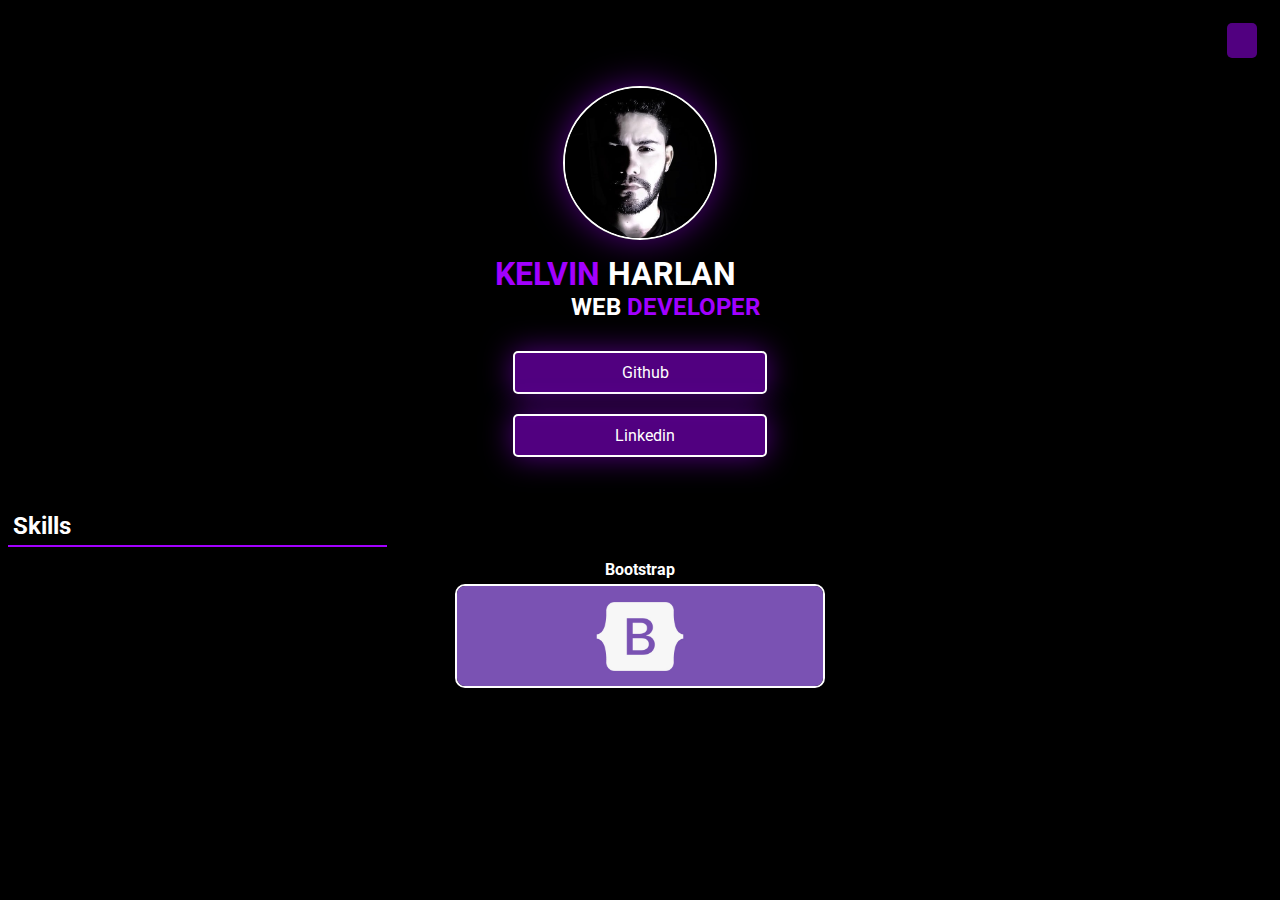
==== index.html @ 0b69d269 "Refazendo" ====
<!DOCTYPE html>
<html lang="pt-BR">

<head>
    <meta charset="UTF-8">
    <meta http-equiv="X-UA-Compatible" content="IE=edge">
    <meta name="viewport" content="width=device-width, initial-scale=1.0">
    <!---My fonts-->
    <link rel="preconnect" href="https://fonts.googleapis.com">
    <!--- Fontawesome--->
    <link rel="stylesheet" href="https://cdnjs.cloudflare.com/ajax/libs/font-awesome/6.4.0/css/all.min.css"
        integrity="sha512-iecdLmaskl7CVkqkXNQ/ZH/XLlvWZOJyj7Yy7tcenmpD1ypASozpmT/E0iPtmFIB46ZmdtAc9eNBvH0H/ZpiBw=="
        crossorigin="anonymous" referrerpolicy="no-referrer" />
    <link rel="preconnect" href="https://fonts.gstatic.com" crossorigin>
    <link href="https://fonts.googleapis.com/css2?family=Roboto:wght@100;300;500;700&display=swap" rel="stylesheet">
    <link rel="stylesheet" href="./style.css">

    <title>Portifólio Kelvin Harlan</title>
</head>

<body>
    <header class="header">
        <nav class="navbar">
            <ul>
                <div class="menu-option">
                    <a onclick="menuOption()"><i class="fa-solid fa-bars"></i></a>
                </div>
                <div class="itens">
                    <li>
                        <a href="#">Início</a>
                    </li>
                    <li>
                        <a href="#">Sobre</a>
                    </li>
                    <li>
                        <a href="#">Contato</a>
                    </li>
                    <li>
                        <a href="#">Projetos</a>
                    </li>
                </div>

            </ul>
        </nav>
    </header>
    <main>
        <section class="container-profile">
            <div class="container">
                <div class="profile">
                    <div class="image-border">
                        <img class="image-profile" src="./imagens/kelvin.jpg" alt="">
                    </div>
                    <h1 class="name"><span class="color">Kelvin</span> Harlan</h1>
                    <h2 class="function-name">Web <span class="color">Developer</span></h2>
                    <ul class="profile-contact">
                        <li>
                            <a href="#"><i class="fa-brands fa-github"></i> Github</a>
                        </li>
                        <li>
                            <a href="#"><i class="fa-brands fa-linkedin-in"></i> Linkedin</a>
                        </li>

                    </ul>
                </div>
            </div>
        </section>

        <section class="skills">
            <h3 class="skills-title">Skills</h3>
            <span class="line"></span>
            <h2 class="skill-title">Bootstrap</h2>
            <div class="skill-box">
                <div class="skill-card skill-01">
                    <a onclick="left()" class="btn-left"><i class="fa-solid fa-caret-left"></i></a>
                   <div class="img-box">
                        <img src="./imagens/01.jpg" alt="SkillsLogos">
                   </div>
                    <a onclick="right()" class="btn-right"><i class="fa-solid fa-caret-right"></i></a>
                </div>
            </div>




        </section>

    </main>





    <!--My script js-->
    <script src="./script.js"></script>
</body>

</html>
---- style.css ----
body {
    background-color: #000;
    font-family: 'Roboto', sans-serif;
    color: #fff;


}

.color {
    color: #a200ff;

}

/*Navbar*/
.menu-option {
    display: block;
    align-self: flex-end;
    margin: 15px;
    border-radius: 5px;
}

.menu-option a {
    color: #fff;
    padding: 8px 15px;
    border-radius: 5px;
    background-color: #a200ff80;
    cursor: pointer;

}

.navbar {
    background-color: rgb(0, 0, 0);
    border-radius: 5px;

}

@keyframes animation {
    0% {
        opacity: 0;
    }

    100% {
        opacity: 1;
    }
}

.navbar .itens {
    opacity: 1;
    display: none;
    animation-name: animation;
    animation-duration: 1s;


}

.navbar ul {
    display: flex;
    flex-direction: column;
    padding: 0;


}

.navbar ul li {
    list-style: none;
    padding: 5px;

}

.navbar ul li a {
    display: block;
    text-decoration: none;
    color: #fff;
    background: #a200ff80;
    padding: 10px;
    border-radius: 5px;

}

.navbar ul li a:hover {
    background-color: #7d00c580;
}

/*profile*/
.profile {
    display: flex;
    justify-content: center;
    align-items: center;
    flex-direction: column;
    padding: 5px;

}

.profile .image-profile {
    width: 150px;
}

@keyframes animation-name {
    to {
        margin: 15px 0 0 -50px;
    }

    from {
        margin: 15px 0 0 -101vw;
    }
}

@keyframes animation-function-name {
    to {
        margin-right: -50px;
    }

    from {
        margin: 101vw;
    }
}

.name {
    margin: 15px 0 0 -50px;
    text-transform: uppercase;
    width: 100%;
    text-align: center;
    animation-name: animation-name;
    animation-duration: .5s;


}

.function-name {
    margin: 0;
    text-transform: uppercase;
    text-align: center;
    margin-right: -50px;
    animation-name: animation-function-name;
    animation-duration: .5s;
}

@keyframes animation-image {
    0% {
        box-shadow: 0px 0px 35px #a200ff80;
    }

    100% {
        box-shadow: 0px 0px 35px #a200ff;
    }
}

.image-border {
    border: 2px solid #fff;
    box-shadow: 0px 0px 35px #a200ff80;
    width: 150px;
    height: 150px;
    border-radius: 50%;
    overflow: hidden;
    animation-name: animation-image;
    animation-duration: 2s;
}

.efect {
    background-color: #a200ff80;
    height: 40px;
    width: 100%;
}

/*Section-01*/
/*Profile contact*/

.profile .profile-contact {
    margin-top: 20px;
    width: 200px;
    padding: 0;
    display: flex;
    flex-direction: column;
    align-items: center;
}

.profile .profile-contact li {
    padding: 10px;
    color: #fff;
    list-style: none;

}

.profile .profile-contact li a {
    display: block;
    text-align: center;
    width: 150px;
    background-color: #a200ff80;
    color: #fff;
    padding: 10px 50px;
    text-decoration: none;
    border-radius: 5px;
    border: 2px solid #fff;
    box-shadow: 0px 0px 30px #a200ff80;

}

@keyframes animation-contact {
    0% {
        rotate: 2deg;
    }

    25% {
        rotate: -2deg;
    }

    50% {
        rotate: 0deg;
    }

    75% {
        rotate: 2deg;
    }

    100% {
        rotate: -2deg;
    }

    125% {
        rotate: 0;
    }
}

.profile .profile-contact li a:hover {
    background-color: #fff;
    color: #000;
    transition: 0.5s;
    animation-name: animation-contact;
    animation-duration: 0.3s;
}


.profile .profile-contact li i {
    margin: 0 5px;
}


/*Section-02*/
/*Skills*/

.skills-title {
    font-size: 1.5em;
    margin-bottom: 5px;
    margin-left: 5px;
    text-transform: capitalize;
}
.skill-title{
    margin-bottom: 5px;
    font-size: 1em;
    text-align: center;
}

.line {
    height: 2px;
    width: 30%;
    display: block;
    background-color: #a200ff;
    margin: 0 0 10px 0;
}

.skill-box {
    display: flex;
    justify-content: center;
}

.skill-card {
    width: 100vw;
    max-width: 425px;
    border-radius: 5px;
    display: flex;
}

.skill-card a {
    display: flex;
    justify-content: center;
    align-items: center;
    text-align: center;
    background-color: transparent;
    color: #fff;
    width: 30px;
}

.skill-card a:hover {
    color: #a200ff;
}

.skill-card .img-box {
    height: 100px;
    border-radius: 10px;
    overflow: hidden;
    display: flex;
    justify-content: center;
    align-items: center;
    border: 2px solid #fff;


}

.skill-card .img-box img {
    width: 100vw;
    max-width: 400px;
    border-radius: 10px;
    height: auto;
}
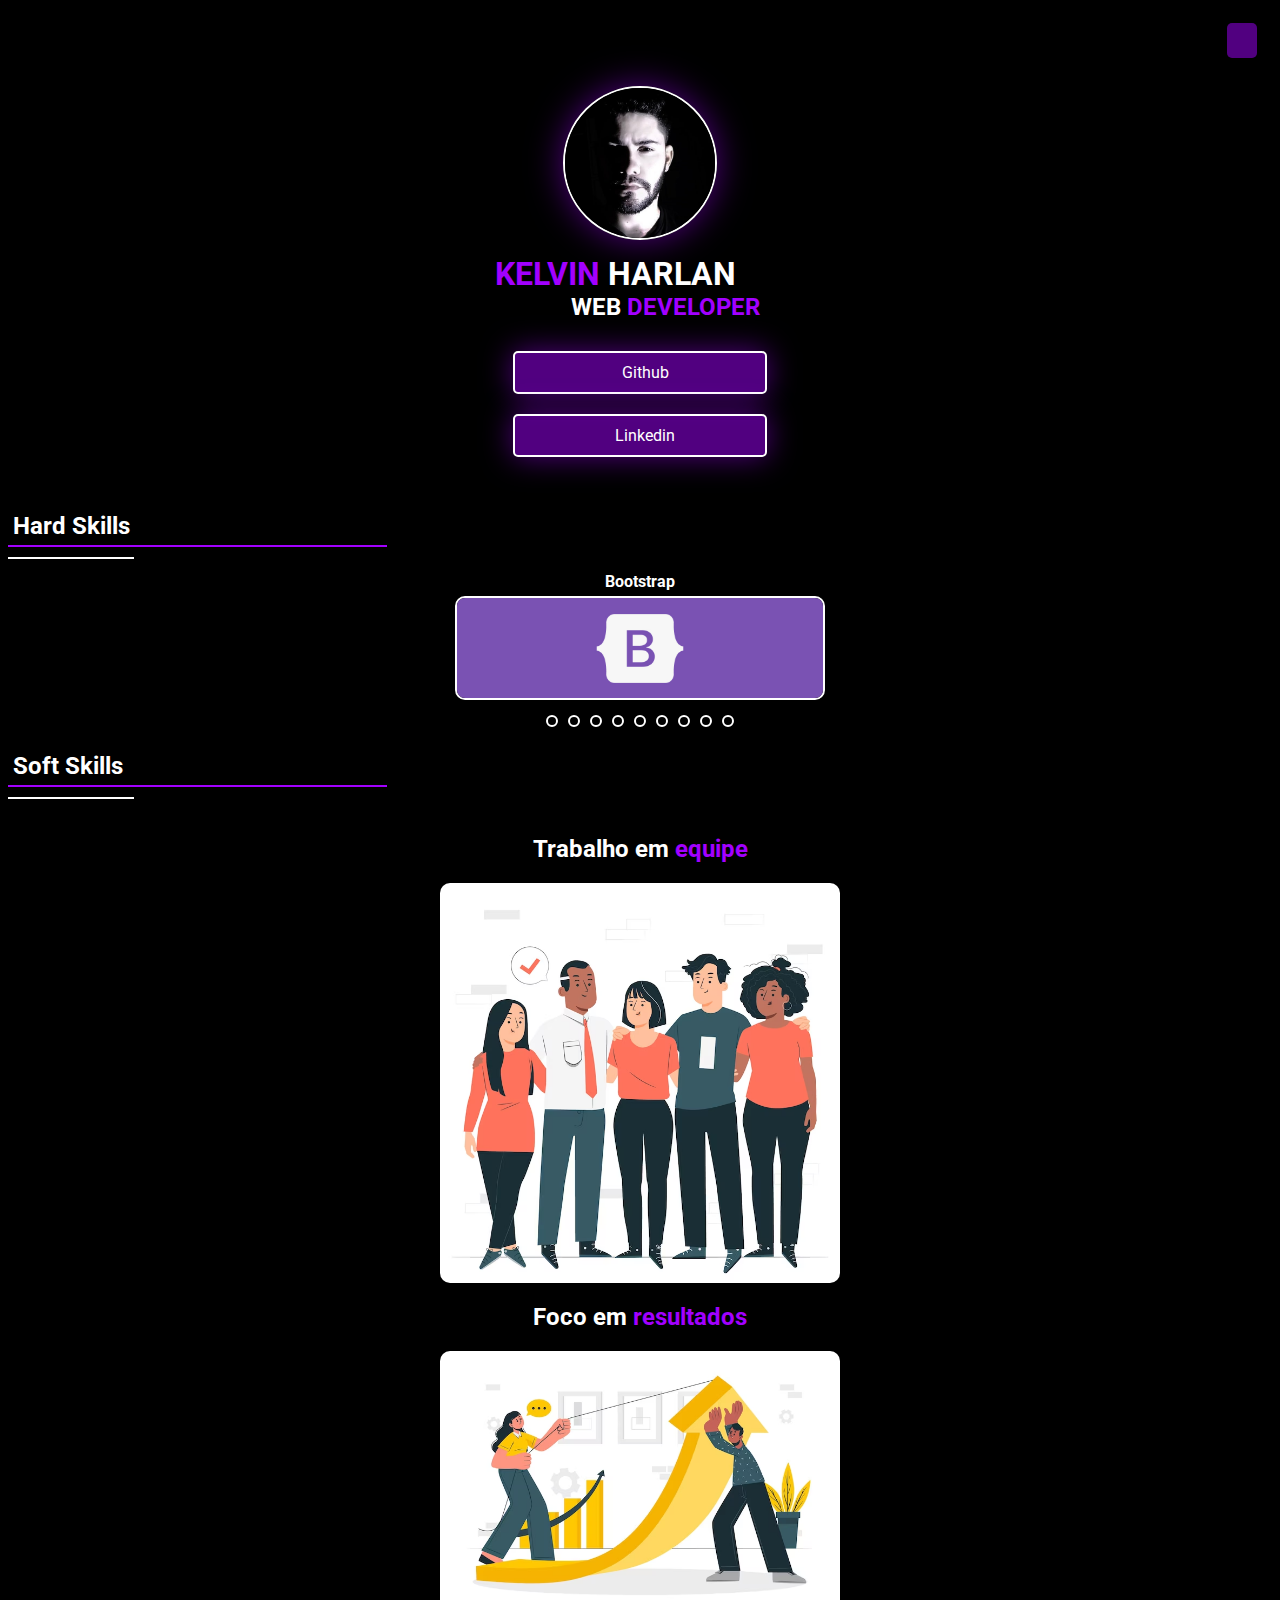
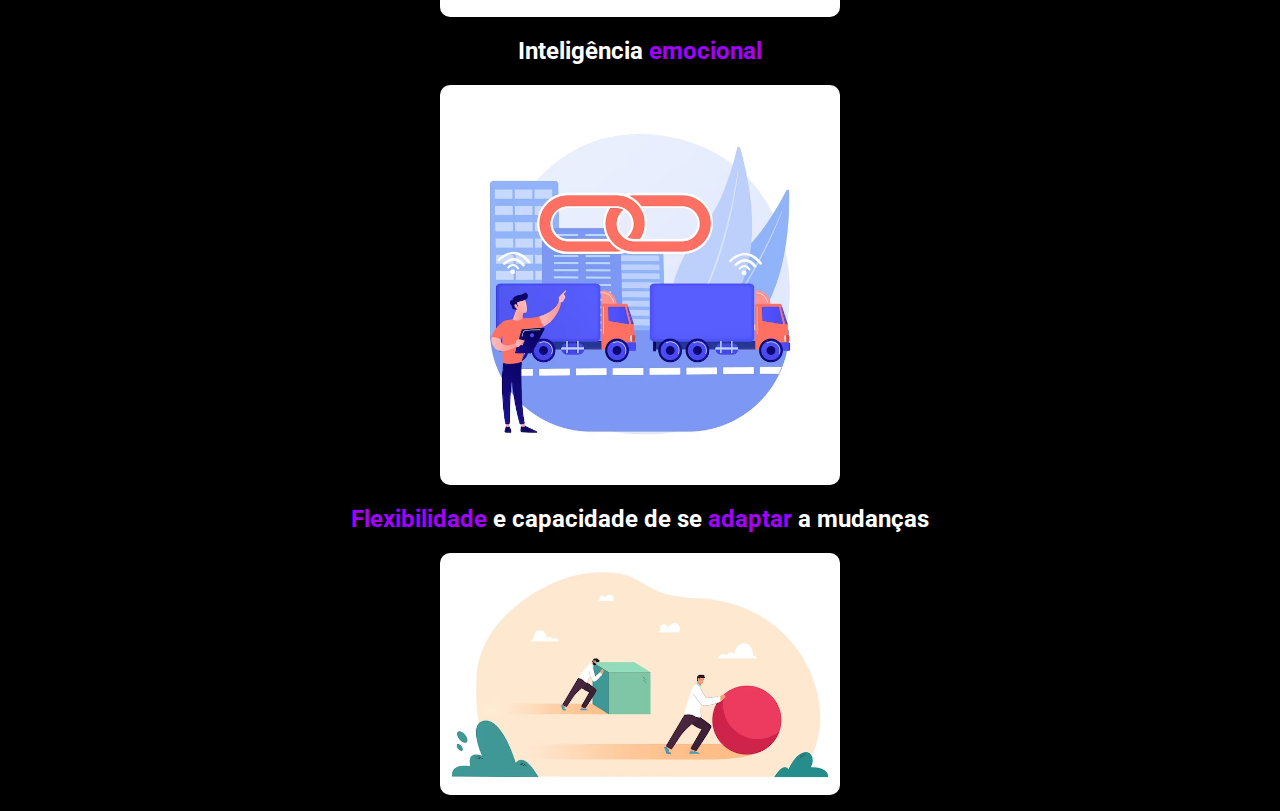
==== commit b1426a20: "adicioando cards de hard skills" ====
--- a/index.html
+++ b/index.html
@@ -66,23 +66,67 @@
         </section>
 
         <section class="skills">
-            <h3 class="skills-title">Skills</h3>
+            <h3 class="skills-title">Hard Skills</h3>
             <span class="line"></span>
+            <span class="line-02"></span>
             <h2 class="skill-title">Bootstrap</h2>
             <div class="skill-box">
                 <div class="skill-card skill-01">
                     <a onclick="left()" class="btn-left"><i class="fa-solid fa-caret-left"></i></a>
-                   <div class="img-box">
+                    <div class="img-box">
                         <img src="./imagens/01.jpg" alt="SkillsLogos">
-                   </div>
+                    </div>
                     <a onclick="right()" class="btn-right"><i class="fa-solid fa-caret-right"></i></a>
                 </div>
             </div>
+            <div class="selectedContainer">
+                <div class="selected selected-1"></div>
+                <div class="selected selected-2"></div>
+                <div class="selected selected-3"></div>
+                <div class="selected selected-4"></div>
+                <div class="selected selected-5"></div>
+                <div class="selected selected-6"></div>
+                <div class="selected selected-7"></div>
+                <div class="selected selected-8"></div>
+                <div class="selected selected-9"></div>
+            </div>
+        </section>
 
 
-
-
+        <section class="soft-skills">
+            <h2 class="skills-title">Soft Skills</h2>
+            <span class="line"></span>
+            <span class="line-02"></span>
+            <div class="soft-skills-cards">
+                <ul>
+                    <li>
+                        <div class="card">
+                            <h2>Trabalho em <span class="color">equipe</span></h2>
+                            <img src="./imagens/hardSkill-imagens/Equipe" alt="trabalho em equipe">
+                        </div>
+                    </li>
+                    <li>
+                        <div class="card">
+                            <h2>Foco em <span class="color">resultados</span> </h2>
+                            <img src="./imagens/hardSkill-imagens/resultados.avif" alt="Foco em resultados">
+                        </div>
+                    </li>
+                    <li>
+                        <div class="card">
+                            <h2>Inteligência <span class="color">emocional</span> </h2>
+                            <img src="./imagens/hardSkill-imagens/autonomia.avif" alt="Inteligência emocional">
+                        </div>
+                    </li>
+                    <li>
+                        <div class="card">
+                            <h2><span class="color">Flexibilidade</span> e capacidade de se <span class="color">adaptar</span> a mudanças</h2>
+                            <img src="./imagens/hardSkill-imagens/flexibilidade.avif" alt="Flexibilidade">
+                        </div>
+                    </li>
+                </ul>
+            </div>
         </section>
+        
 
     </main>
 
--- a/style.css
+++ b/style.css
@@ -244,10 +244,35 @@
     margin-left: 5px;
     text-transform: capitalize;
 }
-.skill-title{
+
+.skill-title {
     margin-bottom: 5px;
     font-size: 1em;
     text-align: center;
+}
+@keyframes animationLine{
+   0%{
+    width:0;
+   }
+   50%{
+    width: 15%;
+   }
+   100%{
+    width: 30%;
+   }
+    
+}
+
+@keyframes animationLine02{
+    0%{
+        width: 0;
+    }
+    50%{
+        width: 5%;
+    }
+    100%{
+        width: 10%;
+    }
 }
 
 .line {
@@ -256,6 +281,16 @@
     display: block;
     background-color: #a200ff;
     margin: 0 0 10px 0;
+    animation: animationLine 4s linear;
+    
+}
+.line-02{
+    height: 2px;
+    width: 10%;
+    display: block;
+    background-color: #ffffff;
+    margin: 0 0 10px 0;
+    animation: animationLine02 4s linear ;
 }
 
 .skill-box {
@@ -303,3 +338,44 @@
     height: auto;
 }
 
+.selectedContainer {
+    display: flex;
+    justify-content: center;
+    align-items: center;
+    margin: 10px;
+}
+
+.selectedContainer .selected {
+    margin: 5px;
+    background-color: transparent;
+    border: 2px solid #fff;
+    border-radius: 50%;
+    width: 8px;
+    height: 8px;
+
+}
+
+/*Section-03*/
+/* Hard Skills*/
+
+.soft-skills-cards ul{
+    padding: 0;
+}
+
+.card{
+  display: flex;
+  justify-content: center;
+  align-items: center;
+  flex-direction: column;
+}
+
+.card h2{
+    text-align: center;
+}
+.card img{
+    width: 90vw;
+    max-width: 400px;
+    height: auto;
+    border-radius: 10px;
+
+}
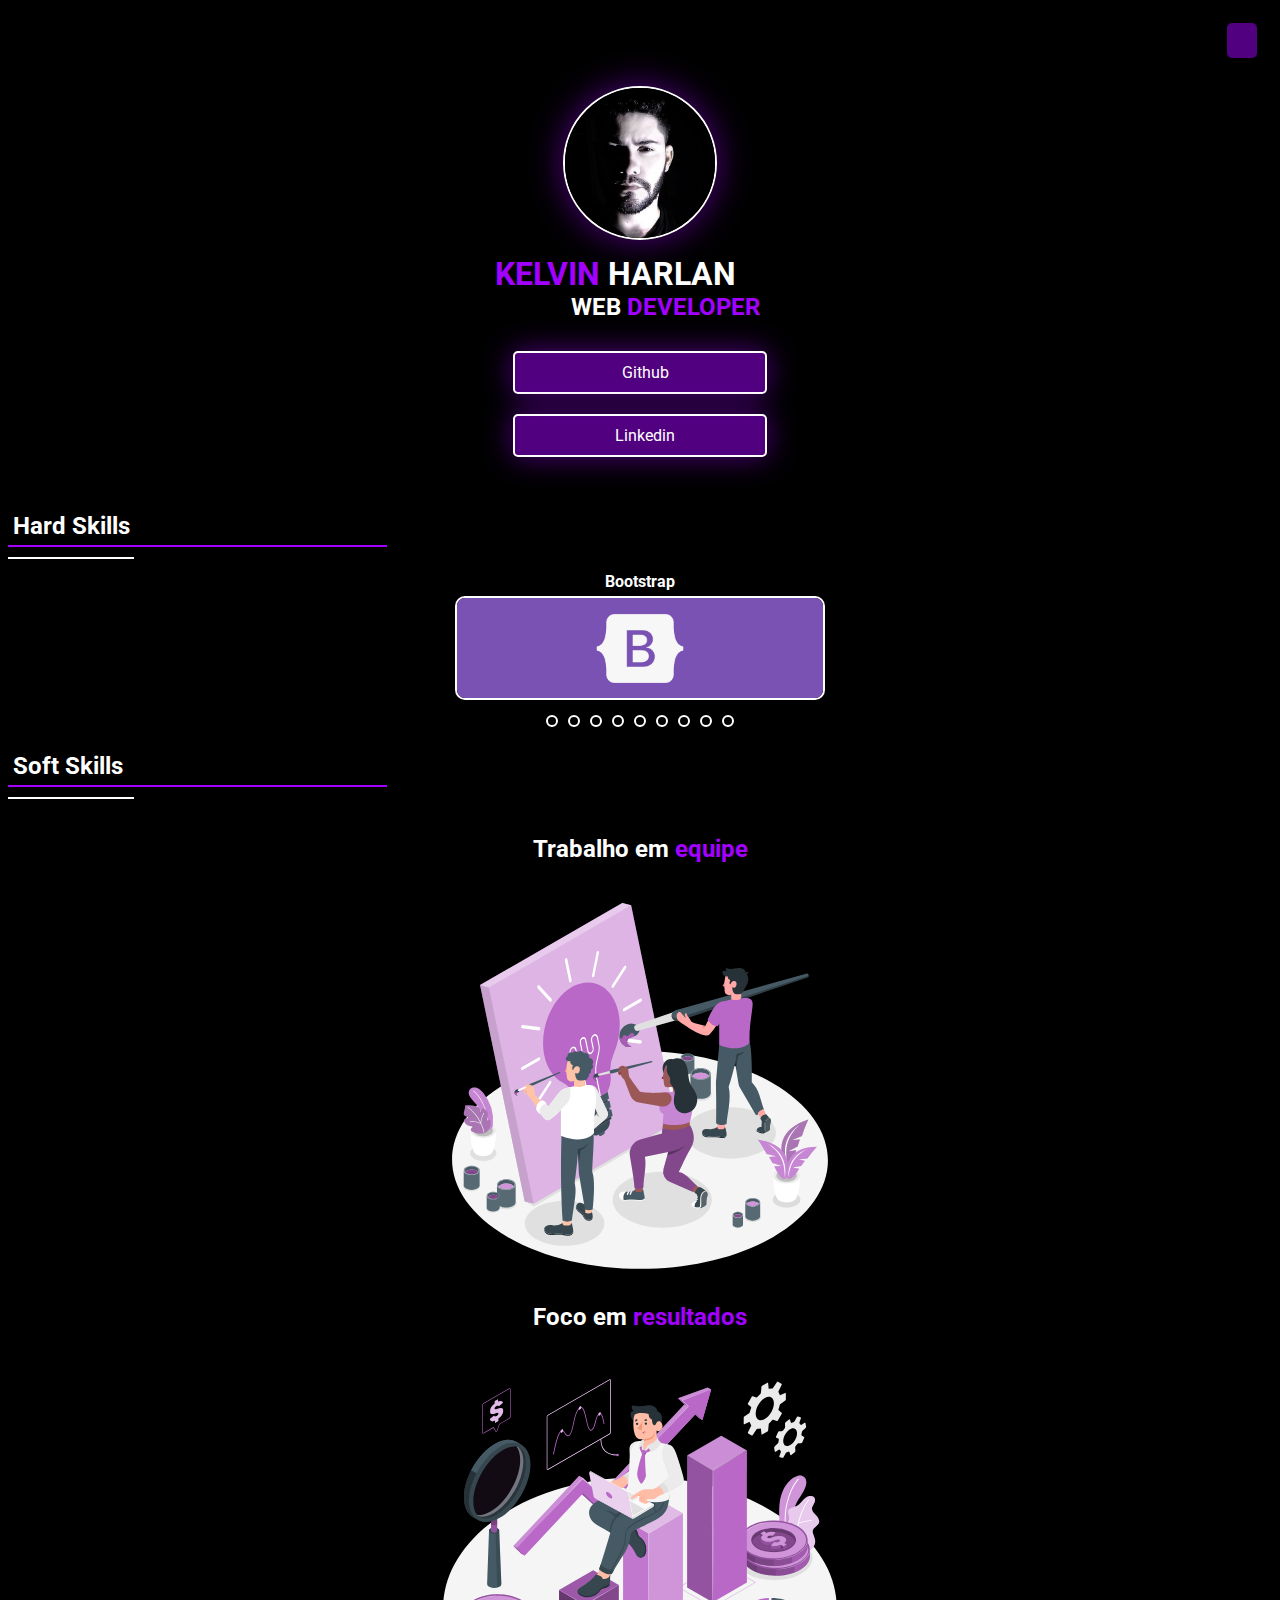
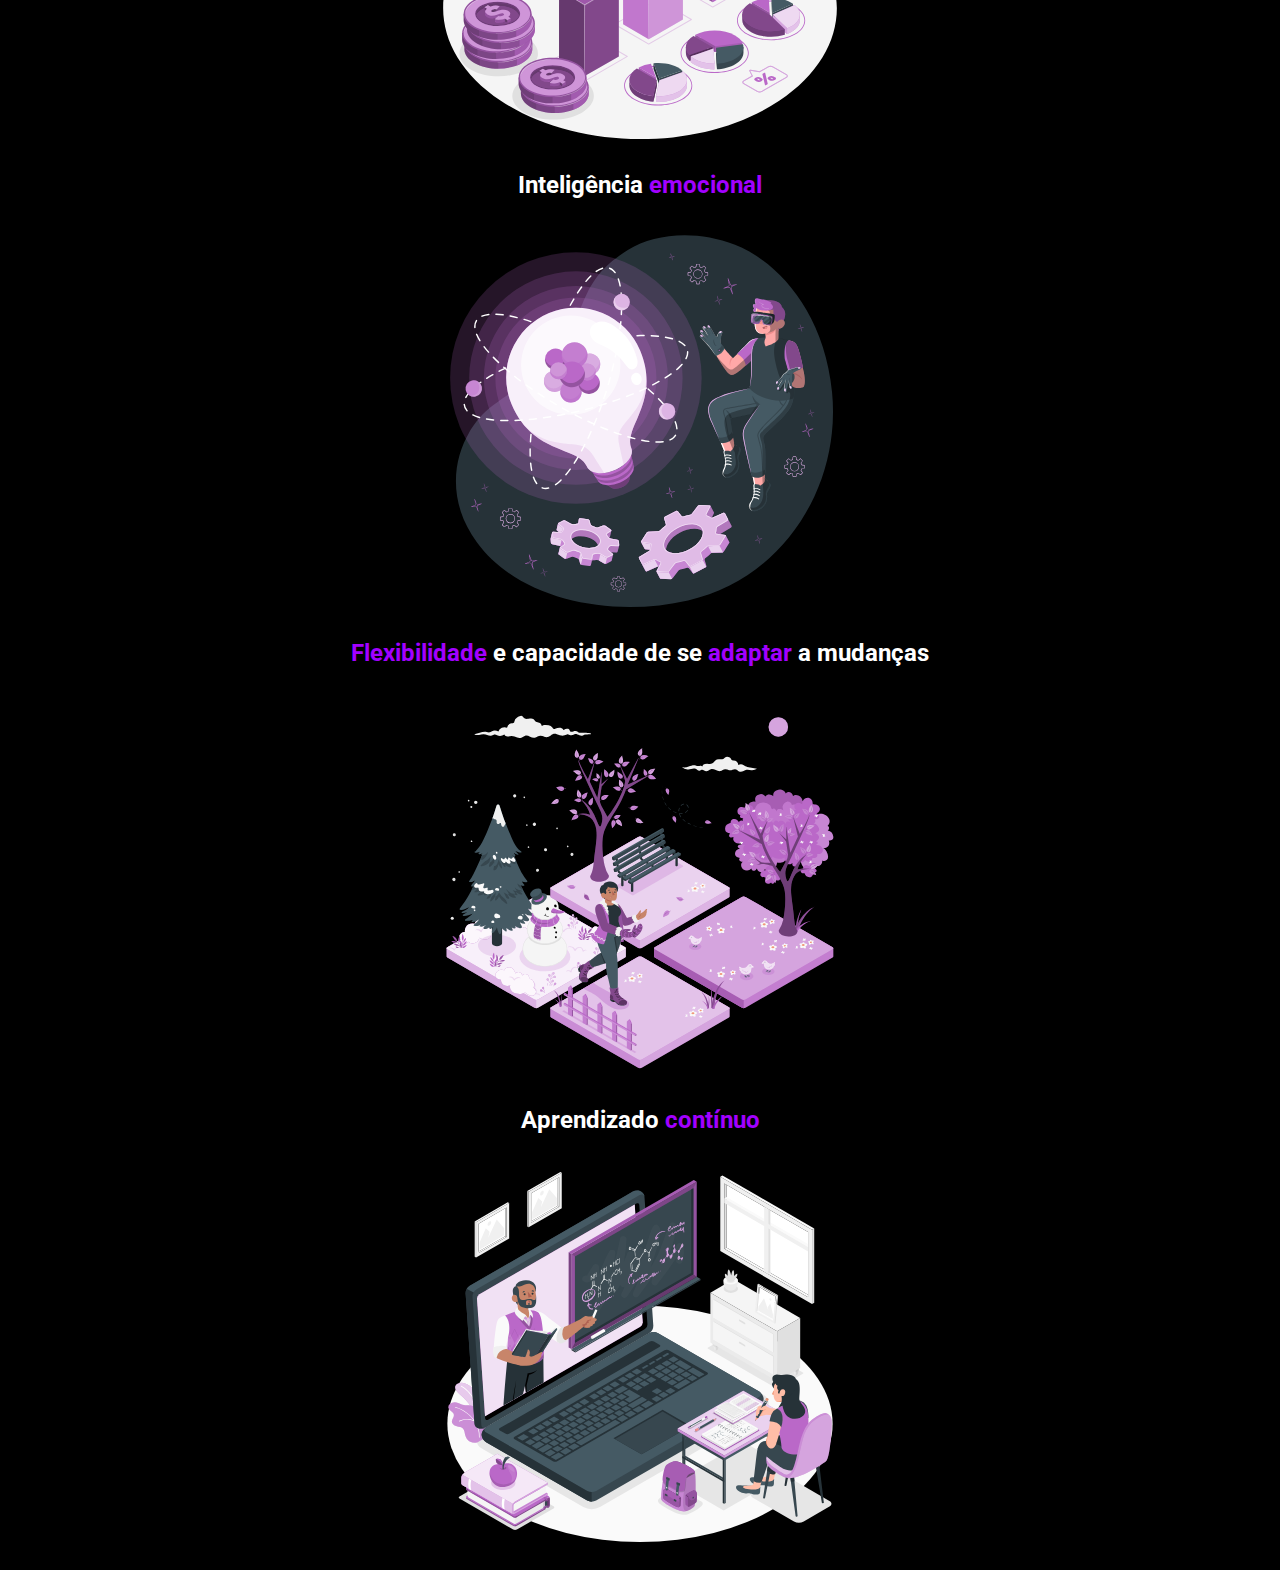
==== commit ca718497: "correcao das imagens" ====
--- a/index.html
+++ b/index.html
@@ -102,25 +102,31 @@
                     <li>
                         <div class="card">
                             <h2>Trabalho em <span class="color">equipe</span></h2>
-                            <img src="./imagens/hardSkill-imagens/Equipe" alt="trabalho em equipe">
+                            <img src="./imagens/hardSkill-imagens/Equipe.svg" alt="trabalho em equipe">
                         </div>
                     </li>
                     <li>
                         <div class="card">
                             <h2>Foco em <span class="color">resultados</span> </h2>
-                            <img src="./imagens/hardSkill-imagens/resultados.avif" alt="Foco em resultados">
+                            <img src="./imagens/hardSkill-imagens/Resultados.svg" alt="Foco em resultados">
                         </div>
                     </li>
                     <li>
                         <div class="card">
                             <h2>Inteligência <span class="color">emocional</span> </h2>
-                            <img src="./imagens/hardSkill-imagens/autonomia.avif" alt="Inteligência emocional">
+                            <img src="./imagens/hardSkill-imagens/inteligenciaEmocional.svg" alt="Inteligência emocional">
                         </div>
                     </li>
                     <li>
                         <div class="card">
                             <h2><span class="color">Flexibilidade</span> e capacidade de se <span class="color">adaptar</span> a mudanças</h2>
-                            <img src="./imagens/hardSkill-imagens/flexibilidade.avif" alt="Flexibilidade">
+                            <img src="./imagens/hardSkill-imagens/flexibilidade.svg" alt="Flexibilidade">
+                        </div>
+                    </li>
+                    <li>
+                        <div class="card">
+                            <h2>Aprendizado <span class="color">contínuo</span></h2>
+                            <img src="./imagens/hardSkill-imagens/Aprendizado.svg" alt="Aprendizado contínuo">
                         </div>
                     </li>
                 </ul>
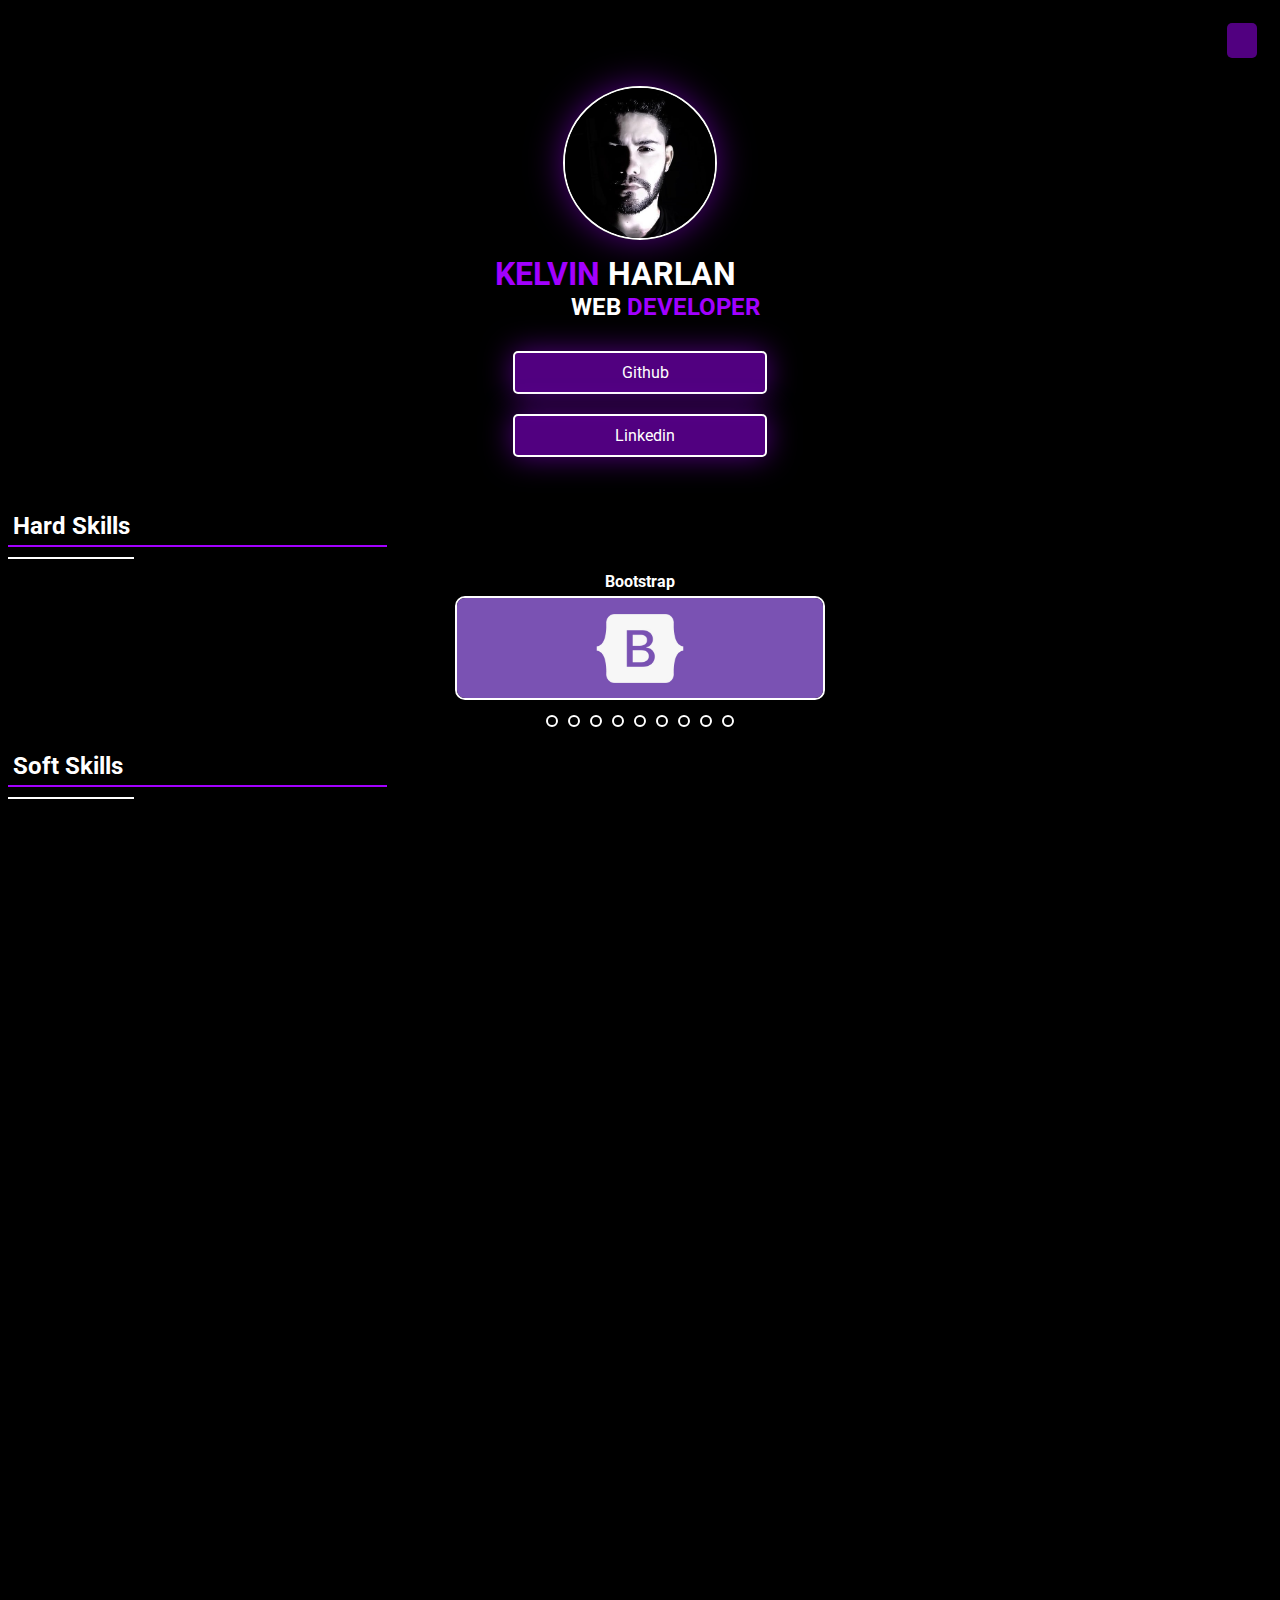
==== commit 0d062682: "animacao nav" ====
--- a/index.html
+++ b/index.html
@@ -26,16 +26,16 @@
                     <a onclick="menuOption()"><i class="fa-solid fa-bars"></i></a>
                 </div>
                 <div class="itens">
-                    <li>
+                    <li class="li-1">
                         <a href="#">Início</a>
                     </li>
-                    <li>
+                    <li class="li-2">
                         <a href="#">Sobre</a>
                     </li>
-                    <li>
+                    <li class="li-3">
                         <a href="#">Contato</a>
                     </li>
-                    <li>
+                    <li class="li-4">
                         <a href="#">Projetos</a>
                     </li>
                 </div>
@@ -100,31 +100,31 @@
             <div class="soft-skills-cards">
                 <ul>
                     <li>
-                        <div class="card">
+                        <div class="card init-hidden">
                             <h2>Trabalho em <span class="color">equipe</span></h2>
                             <img src="./imagens/hardSkill-imagens/Equipe.svg" alt="trabalho em equipe">
                         </div>
                     </li>
                     <li>
-                        <div class="card">
+                        <div class="card init-hidden">
                             <h2>Foco em <span class="color">resultados</span> </h2>
                             <img src="./imagens/hardSkill-imagens/Resultados.svg" alt="Foco em resultados">
                         </div>
                     </li>
                     <li>
-                        <div class="card">
+                        <div class="card init-hidden">
                             <h2>Inteligência <span class="color">emocional</span> </h2>
                             <img src="./imagens/hardSkill-imagens/inteligenciaEmocional.svg" alt="Inteligência emocional">
                         </div>
                     </li>
                     <li>
-                        <div class="card">
+                        <div class="card init-hidden">
                             <h2><span class="color">Flexibilidade</span> e capacidade de se <span class="color">adaptar</span> a mudanças</h2>
                             <img src="./imagens/hardSkill-imagens/flexibilidade.svg" alt="Flexibilidade">
                         </div>
                     </li>
                     <li>
-                        <div class="card">
+                        <div class="card init-hidden">
                             <h2>Aprendizado <span class="color">contínuo</span></h2>
                             <img src="./imagens/hardSkill-imagens/Aprendizado.svg" alt="Aprendizado contínuo">
                         </div>
--- a/style.css
+++ b/style.css
@@ -44,6 +44,16 @@
     }
 }
 
+@keyframes animationNav{
+    0%,100%{
+        margin-right: 0;
+    }
+    50%{
+        margin-right: 60vw;
+    }
+    
+}
+
 .navbar .itens {
     opacity: 1;
     display: none;
@@ -67,6 +77,23 @@
 
 }
 
+.navbar ul .li-1{
+    animation-name: animationNav;
+    animation-duration: 0.5s;
+}
+.navbar ul .li-2{
+    animation-name: animationNav;
+    animation-duration: 1s;
+}
+.navbar ul .li-3{
+    animation-name: animationNav;
+    animation-duration: 1.5s;
+}
+.navbar ul .li-4{
+    animation-name: animationNav;
+    animation-duration: 2s;
+}
+
 .navbar ul li a {
     display: block;
     text-decoration: none;
@@ -78,7 +105,8 @@
 }
 
 .navbar ul li a:hover {
-    background-color: #7d00c580;
+    background-color: #fff;
+    color: #000;
 }
 
 /*profile*/
@@ -362,20 +390,52 @@
     padding: 0;
 }
 
+.soft-skills-cards ul li{
+    list-style: none;
+}
+
+
 .card{
   display: flex;
   justify-content: center;
   align-items: center;
   flex-direction: column;
+  padding: 10px 0 10px 0;
 }
 
 .card h2{
     text-align: center;
 }
+
+@keyframes animationImgSkills{
+    0% {
+       
+    }
+    25%{
+        rotate: -2deg;
+    }
+
+  
+
+
+  
+}
+
+
 .card img{
-    width: 90vw;
+    width: 70vw;
     max-width: 400px;
     height: auto;
     border-radius: 10px;
-
-}
+    animation: animationImgSkills 3s linear infinite;
+
+}
+
+/* observer*/
+.init-hidden{
+    opacity: 0;
+    transition: opacity 1s linear;
+}
+.init-hidden-off{
+    opacity: 1;
+}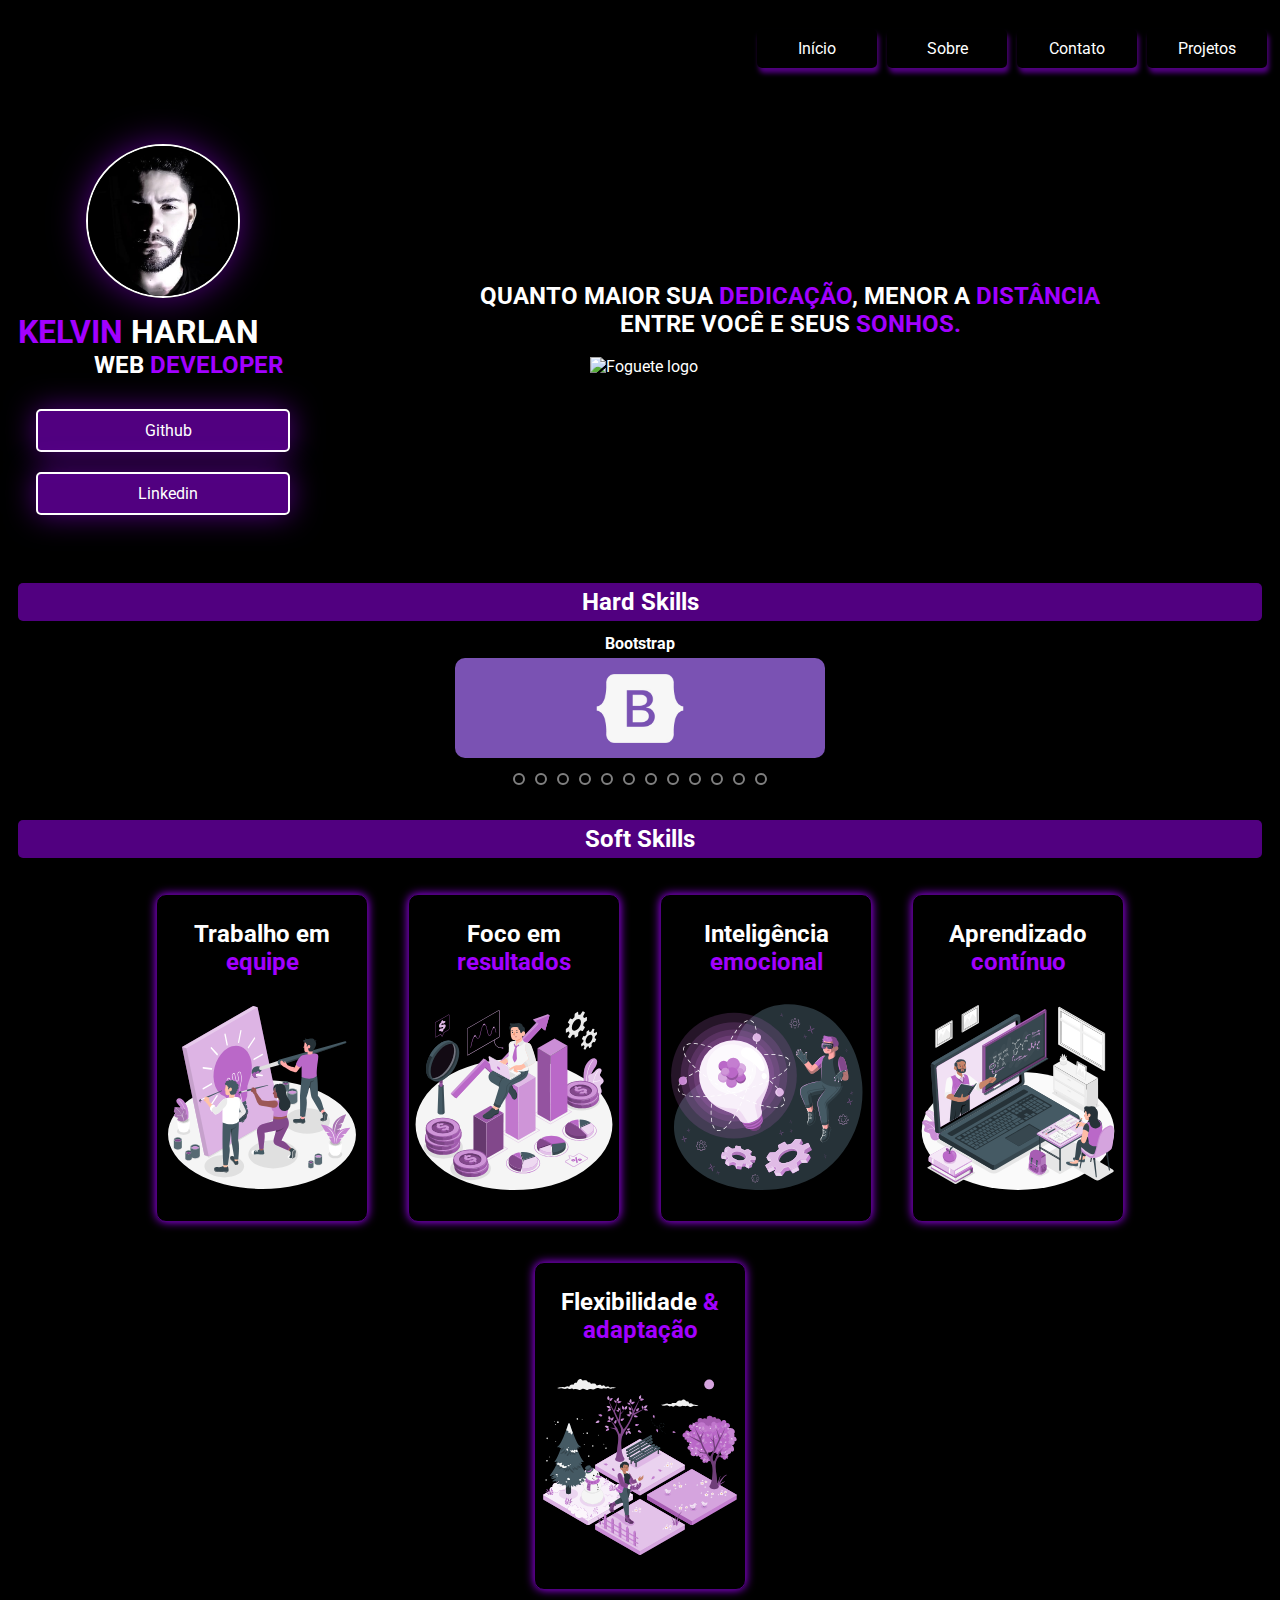
==== commit 2492a35e: "portfolio" ====
--- a/index.html
+++ b/index.html
@@ -43,28 +43,35 @@
             </ul>
         </nav>
     </header>
-    <main>
-        <section class="container-profile">
-            <div class="container">
-                <div class="profile">
-                    <div class="image-border">
-                        <img class="image-profile" src="./imagens/kelvin.jpg" alt="">
+    <main class="main">
+        <div class="profile-logo-box">
+            <section class="container-profile">
+                <div class="container">
+                    <div class="profile">
+                        <div class="image-border">
+                            <img class="image-profile" src="./imagens/kelvin.jpg" alt="">
+                        </div>
+                        <h1 class="name"><span class="color">Kelvin</span> Harlan</h1>
+                        <h2 class="function-name">Web <span class="color">Developer</span></h2>
+                        <ul class="profile-contact">
+                            <li>
+                                <a href="#"><i class="fa-brands fa-github"></i> Github</a>
+                            </li>
+                            <li>
+                                <a href="#"><i class="fa-brands fa-linkedin-in"></i> Linkedin</a>
+                            </li>
+    
+                        </ul>
                     </div>
-                    <h1 class="name"><span class="color">Kelvin</span> Harlan</h1>
-                    <h2 class="function-name">Web <span class="color">Developer</span></h2>
-                    <ul class="profile-contact">
-                        <li>
-                            <a href="#"><i class="fa-brands fa-github"></i> Github</a>
-                        </li>
-                        <li>
-                            <a href="#"><i class="fa-brands fa-linkedin-in"></i> Linkedin</a>
-                        </li>
+                </div>
+            </section>
+            <div class="rocket-box">
+                <h2>Quanto maior sua <span class="color">dedicação</span>, menor a <spann class="color">distância</spann> entre você e seus <span class="color">sonhos.</span></h2>
+                <img src="./imagens/Astronauta.svg" alt="Foguete logo">
+            </div>
+        </div>
 
-                    </ul>
-                </div>
-            </div>
-        </section>
-
+       <div class="skills-container">
         <section class="skills">
             <h3 class="skills-title">Hard Skills</h3>
             <span class="line"></span>
@@ -89,6 +96,9 @@
                 <div class="selected selected-7"></div>
                 <div class="selected selected-8"></div>
                 <div class="selected selected-9"></div>
+                <div class="selected selected-10"></div>
+                <div class="selected selected-11"></div>
+                <div class="selected selected-12"></div>
             </div>
         </section>
 
@@ -103,35 +113,43 @@
                         <div class="card init-hidden">
                             <h2>Trabalho em <span class="color">equipe</span></h2>
                             <img src="./imagens/hardSkill-imagens/Equipe.svg" alt="trabalho em equipe">
+                            <i class="fa-solid fa-circle-check"></i>
                         </div>
                     </li>
                     <li>
                         <div class="card init-hidden">
                             <h2>Foco em <span class="color">resultados</span> </h2>
                             <img src="./imagens/hardSkill-imagens/Resultados.svg" alt="Foco em resultados">
+                            <i class="fa-solid fa-circle-check"></i>
+                           
                         </div>
                     </li>
                     <li>
                         <div class="card init-hidden">
                             <h2>Inteligência <span class="color">emocional</span> </h2>
                             <img src="./imagens/hardSkill-imagens/inteligenciaEmocional.svg" alt="Inteligência emocional">
+                            <i class="fa-solid fa-circle-check"></i>
+                        </div>
+                    </li>
+                   
+                    <li>
+                        <div class="card init-hidden">
+                            <h2>Aprendizado <span class="color">contínuo</span></h2>
+                            <img src="./imagens/hardSkill-imagens/Aprendizado.svg" alt="Aprendizado contínuo">
+                            <i class="fa-solid fa-circle-check"></i>
                         </div>
                     </li>
                     <li>
                         <div class="card init-hidden">
-                            <h2><span class="color">Flexibilidade</span> e capacidade de se <span class="color">adaptar</span> a mudanças</h2>
+                            <h2>Flexibilidade</span><span class="color"> & adaptação</span></h2>
                             <img src="./imagens/hardSkill-imagens/flexibilidade.svg" alt="Flexibilidade">
-                        </div>
-                    </li>
-                    <li>
-                        <div class="card init-hidden">
-                            <h2>Aprendizado <span class="color">contínuo</span></h2>
-                            <img src="./imagens/hardSkill-imagens/Aprendizado.svg" alt="Aprendizado contínuo">
+                              <i class="fa-solid fa-circle-check"></i>
                         </div>
                     </li>
                 </ul>
             </div>
         </section>
+       </div>
         
 
     </main>
--- a/style.css
+++ b/style.css
@@ -10,432 +10,971 @@
     color: #a200ff;
 
 }
-
-/*Navbar*/
-.menu-option {
-    display: block;
+.rocket-box{
+    display:none;
+}
+
+
+/*---------------Start mobile---------------*/
+
+
+@media(max-width: 426px) {
+
+   
+
+    /*Navbar*/
+    .menu-option {
+        display: block;
+        align-self: flex-end;
+        margin: 15px;
+        border-radius: 5px;
+    }
+
+    .menu-option a {
+        color: #fff;
+        padding: 8px 15px;
+        border-radius: 5px;
+        background-color: #a200ff80;
+        cursor: pointer;
+
+    }
+
+    .navbar {
+        background-color: rgb(0, 0, 0);
+        border-radius: 5px;
+
+    }
+
+    @keyframes animation {
+        0% {
+            opacity: 0;
+        }
+
+        100% {
+            opacity: 1;
+        }
+    }
+
+    @keyframes animationNav {
+
+        0%{
+            margin-left:100vw;
+        }
+
+        
+
+    }
+
+    .navbar .itens {
+        opacity: 1;
+        display: none;
+        animation-name: animation;
+        animation-duration: 1s;
+
+
+    }
+
+    .navbar ul {
+        display: flex;
+        flex-direction: column;
+        padding: 0;
+
+
+    }
+
+    .navbar ul li {
+        list-style: none;
+        padding: 5px;
+
+    }
+
+    .navbar ul .li-1 {
+        animation-name: animationNav;
+        animation-duration: 0.5s;
+
+    }
+
+    .navbar ul .li-2 {
+        animation-name: animationNav;
+        animation-duration: 1s;
+    }
+
+    .navbar ul .li-3 {
+        animation-name: animationNav;
+        animation-duration: 1.5s;
+    }
+
+    .navbar ul .li-4 {
+        animation-name: animationNav;
+        animation-duration: 2s;
+    }
+
+    .navbar ul li a {
+        display: block;
+        text-decoration: none;
+        color: #fff;
+        background: #a200ff80;
+        padding: 10px;
+        border-radius: 5px;
+
+    }
+
+    .navbar ul li a:hover {
+        background-color: #fff;
+        color: #000;
+    }
+
+    /*profile*/
+    .profile {
+        display: flex;
+        justify-content: center;
+        align-items: center;
+        flex-direction: column;
+        padding: 5px;
+
+    }
+
+    .profile .image-profile {
+        width: 150px;
+    }
+
+    @keyframes animation-name {
+        to {
+            margin: 15px 0 0 -50px;
+        }
+
+        from {
+            margin: 15px 0 0 -101vw;
+        }
+    }
+
+    @keyframes animation-function-name {
+        to {
+            margin-right: -50px;
+        }
+
+        from {
+            margin: 101vw;
+        }
+    }
+
+    .name {
+        margin: 15px 0 0 -50px;
+        text-transform: uppercase;
+        width: 100%;
+        text-align: center;
+        animation-name: animation-name;
+        animation-duration: .5s;
+
+
+    }
+
+    .function-name {
+        margin: 0;
+        text-transform: uppercase;
+        text-align: center;
+        margin-right: -50px;
+        animation-name: animation-function-name;
+        animation-duration: .5s;
+    }
+
+    @keyframes animation-image {
+        0% {
+            box-shadow: 0px 0px 35px #a200ff80;
+        }
+
+        100% {
+            box-shadow: 0px 0px 35px #a200ff;
+        }
+    }
+
+    .image-border {
+        border: 2px solid #fff;
+        box-shadow: 0px 0px 35px #a200ff80;
+        width: 150px;
+        height: 150px;
+        border-radius: 50%;
+        overflow: hidden;
+        animation-name: animation-image;
+        animation-duration: 2s;
+    }
+
+    .efect {
+        background-color: #a200ff80;
+        height: 40px;
+        width: 100%;
+    }
+
+    /*Section-01*/
+    /*Profile contact*/
+
+    .profile .profile-contact {
+        margin-top: 20px;
+        width: 200px;
+        padding: 0;
+        display: flex;
+        flex-direction: column;
+        align-items: center;
+    }
+
+    .profile .profile-contact li {
+        padding: 10px;
+        color: #fff;
+        list-style: none;
+
+    }
+
+    .profile .profile-contact li a {
+        display: block;
+        text-align: center;
+        width: 150px;
+        background-color: #a200ff80;
+        color: #fff;
+        padding: 10px 50px;
+        text-decoration: none;
+        border-radius: 5px;
+        border: 2px solid #fff;
+        box-shadow: 0px 0px 30px #a200ff80;
+
+    }
+
+    @keyframes animation-contact {
+        0% {
+            rotate: 2deg;
+        }
+
+        25% {
+            rotate: -2deg;
+        }
+
+        50% {
+            rotate: 0deg;
+        }
+
+        75% {
+            rotate: 2deg;
+        }
+
+        100% {
+            rotate: -2deg;
+        }
+
+        125% {
+            rotate: 0;
+        }
+    }
+
+    .profile .profile-contact li a:hover {
+        background-color: #fff;
+        color: #000;
+        transition: 0.5s;
+        animation-name: animation-contact;
+        animation-duration: 0.3s;
+    }
+
+
+    .profile .profile-contact li i {
+        margin: 0 5px;
+    }
+
+
+    /*Section-02*/
+    /*Skills*/
+
+    .skills-title {
+        font-size: 1.5em;
+        margin-bottom: 5px;
+        margin-left: 5px;
+        text-transform: capitalize;
+    }
+
+    .skill-title {
+        margin-bottom: 5px;
+        font-size: 1em;
+        text-align: center;
+    }
+
+    @keyframes animationLine {
+        0% {
+            width: 0;
+        }
+
+        50% {
+            width: 15%;
+        }
+
+        100% {
+            width: 30%;
+        }
+
+    }
+
+    @keyframes animationLine02 {
+        0% {
+            width: 0;
+        }
+
+        50% {
+            width: 5%;
+        }
+
+        100% {
+            width: 10%;
+        }
+    }
+
+    .line {
+        height: 2px;
+        width: 30%;
+        display: block;
+        background-color: #a200ff;
+        margin: 0 0 10px 0;
+        animation: animationLine 4s linear;
+
+    }
+
+    .line-02 {
+        height: 2px;
+        width: 10%;
+        display: block;
+        background-color: #ffffff;
+        margin: 0 0 10px 0;
+        animation: animationLine02 4s linear;
+    }
+
+    .skill-box {
+        display: flex;
+        justify-content: center;
+    }
+
+    .skill-card {
+        width: 100vw;
+        max-width: 425px;
+        border-radius: 5px;
+        display: flex;
+    }
+
+    .skill-card a {
+        display: flex;
+        justify-content: center;
+        align-items: center;
+        text-align: center;
+        background-color: transparent;
+        color: #fff;
+        width: 30px;
+    }
+
+    .skill-card a:hover {
+        color: #a200ff;
+    }
+
+    .skill-card .img-box {
+        height: 100px;
+        border-radius: 10px;
+        overflow: hidden;
+        display: flex;
+        justify-content: center;
+        align-items: center;
+       
+
+
+    }
+
+    .skill-card .img-box img {
+        width: 100vw;
+        max-width: 400px;
+        border-radius: 10px;
+        height: auto;
+    }
+
+    .fa-circle-check{
+        color: #ffffff;
+        font-size: 1.2em;
+        align-self:center;
+        margin: 10px;
+      }
+
+    .selectedContainer {
+        display: flex;
+        justify-content: center;
+        align-items: center;
+        margin: 10px;
+    }
+
+    .selectedContainer .selected {
+        margin: 5px;
+        background-color: transparent;
+        border: 2px solid #ffffff80;
+        border-radius: 50%;
+        width: 8px;
+        height: 8px;
+
+    }
+
+    /*Section-03*/
+    /* Hard Skills*/
+
+    .soft-skills-cards ul {
+        padding: 0;
+    }
+
+    .soft-skills-cards ul li {
+        list-style: none;
+    }
+
+
+    .card {
+        display: flex;
+        justify-content: center;
+        align-items: center;
+        flex-direction: column;
+        padding: 10px 0 10px 0;
+    }
+
+    .card h2 {
+        text-align: center;
+    }
+
+    @keyframes animationImgSkills {
+        0% {}
+
+        25% {
+            rotate: -2deg;
+        }
+
+
+
+
+
+    }
+
+
+    .card img {
+        width: 70vw;
+        max-width: 400px;
+        height: auto;
+        border-radius: 10px;
+        animation: animationImgSkills 3s linear infinite;
+
+    }
+
+    /* observer*/
+    .init-hidden {
+        opacity: 0;
+        transition: opacity 1s linear;
+    }
+
+    .init-hidden-off {
+        opacity: 1;
+    }
+}
+
+
+
+/* end mobile*/
+
+
+
+/*Start desktop*/
+
+
+
+@media(min-width: 426px) {
+
+    body{
+        display: flex;
+        flex-direction: column;
+    }
+
+    /*Navbar*/
+    .menu-option {
+        display: none;
+        align-self: flex-end;
+        margin: 15px;
+        border-radius: 5px;
+    }
+
+    .menu-option a {
+        color: #fff;
+        padding: 8px 15px;
+        border-radius: 5px;
+        background-color: #a200ff80;
+        cursor: pointer;
+
+    }
+
+    .navbar {
+        background-color: #000;
+        border-radius: 5px;
+
+    }
+
+    @keyframes animation {
+        0% {
+            opacity: 0;
+        }
+
+        100% {
+            opacity: 1;
+        }
+    }
+
+    @keyframes animationNav {
+
+        0%{
+            margin-left:100vw;
+        }
+
+        
+
+    }
+
+    .navbar .itens {
+        opacity: 1;
+        animation-name: animation;
+        animation-duration: 1s;
+        display: flex;
+
+
+    }
+
+    .navbar ul {
+        display: flex;
+        flex-direction: row;
+        padding: 0;
+        justify-content: end;
+
+
+    }
+
+    .navbar ul li {
+        list-style: none;
+        padding: 5px;
+
+    }
+
+    .navbar ul .li-1 {
+        animation-name: animationNav;
+        animation-duration: 0.5s;
+
+    }
+
+    .navbar ul .li-2 {
+        animation-name: animationNav;
+        animation-duration: 1s;
+    }
+
+    .navbar ul .li-3 {
+        animation-name: animationNav;
+        animation-duration: 1.5s;
+    }
+
+    .navbar ul .li-4 {
+        animation-name: animationNav;
+        animation-duration: 2s;
+    }
+
+    .navbar ul li a {
+        min-width: 100px;
+        text-align: center;
+        display: block;
+        text-decoration: none;
+        color: #fff;
+        box-shadow: 2px 5px 5px #a200ff80;
+        padding: 10px;
+        border-radius: 5px;
+
+    }
+
+    .navbar ul li a:hover {
+        color: #a200ff;
+        box-shadow: -2px -5px 10px #a200ff80;
+    }
+
+    /*profile*/
+    .main{
+        display: flex;
+        flex-direction: column;
+        max-width: 1280px;
+        align-self: center;
+        justify-self: center;
+    }
+    .container-profile{
+        width: 300px;
+        border-radius: 10px;
+        padding-top: 50px;
+    }
+    .container{
+        width: 300px;
+        height: 410px;
+       
+    }
+
+
+
+    .profile {
+        display: flex;
+        justify-content: center;
+        align-items: center;
+        flex-direction: column;
+        padding: 5px;
+        width: 100%;
+
+    }
+
+    .profile .image-profile {
+        width: 150px;
+    }
+
+    @keyframes animation-name {
+        to {
+            margin: 15px 0 0 -50px;
+        }
+
+        from {
+            margin: 15px 0 0 -101vw;
+        }
+    }
+
+    @keyframes animation-function-name {
+        to {
+            margin-right: -50px;
+        }
+
+        from {
+            margin: 101vw;
+        }
+    }
+
+    .name {
+        margin: 15px 0 0 -50px;
+        text-transform: uppercase;
+        width: 100%;
+        text-align: center;
+        animation-name: animation-name;
+        animation-duration: .5s;
+
+
+    }
+
+    .function-name {
+        margin: 0;
+        text-transform: uppercase;
+        text-align: center;
+        margin-right: -50px;
+        animation-name: animation-function-name;
+        animation-duration: .5s;
+    }
+
+    @keyframes animation-image {
+        0% {
+            box-shadow: 0px 0px 35px #a200ff80;
+        }
+
+        100% {
+            box-shadow: 0px 0px 35px #a200ff;
+        }
+    }
+
+    .image-border {
+        border: 2px solid #fff;
+        box-shadow: 0px 0px 35px #a200ff80;
+        width: 150px;
+        height: 150px;
+        border-radius: 50%;
+        overflow: hidden;
+        animation-name: animation-image;
+        animation-duration: 2s;
+    }
+
+    .efect {
+        background-color: #a200ff80;
+        height: 40px;
+        width: 100%;
+    }
+
+    /*Section-01*/
+    /*Profile contact*/
+
+    .profile .profile-contact {
+        margin-top: 20px;
+        width: 200px;
+        padding: 0;
+        display: flex;
+        flex-direction: column;
+        align-items: center;
+    }
+
+    .profile .profile-contact li {
+        padding: 10px;
+        color: #fff;
+        list-style: none;
+
+    }
+
+    .profile .profile-contact li a {
+        display: block;
+        text-align: center;
+        width: 150px;
+        background-color: #a200ff80;
+        color: #fff;
+        padding: 10px 50px;
+        text-decoration: none;
+        border-radius: 5px;
+        border: 2px solid #fff;
+        box-shadow: 0px 0px 30px #a200ff80;
+
+    }
+
+    @keyframes animation-contact {
+        0% {
+            rotate: 2deg;
+        }
+
+        25% {
+            rotate: -2deg;
+        }
+
+        50% {
+            rotate: 0deg;
+        }
+
+        75% {
+            rotate: 2deg;
+        }
+
+        100% {
+            rotate: -2deg;
+        }
+
+        125% {
+            rotate: 0;
+        }
+    }
+
+    .profile .profile-contact li a:hover {
+        background-color: #fff;
+        color: #000;
+        transition: 0.5s;
+        animation-name: animation-contact;
+        animation-duration: 0.3s;
+    }
+
+
+    .profile .profile-contact li i {
+        margin: 0 5px;
+    }
+
+
+     /*------------Rocket box-----------*/
+    
+     .profile-logo-box{
+        display: flex;
+     }
+     .rocket-box h2{
+        text-transform: uppercase;
+        max-width: 700px;
+        text-align: center;
+     }
+    
+     .rocket-box{
+        width: 100%;
+        display: flex;
+        flex-direction: column;
+        justify-content: center;
+        align-items: center;
+        margin: 20px;
+        
+    }
+
+    .rocket-box img{
+        width: 400px;
+        max-width: 400px;
+      
+    }
+
+
+
+
+
+
+    /*Section-02*/
+    /*Skills*/
+
+    .skills-container{
+        display: flex;
+        flex-direction: column;
+        margin: 10px;
+        justify-content: center;
+    }    
+
+    .skills-title {
+        font-size: 1.5em;
+        margin-bottom: 5px;
+        text-transform: capitalize;
+        text-align: center;
+        background-color: #a200ff80;
+        border-radius: 5px;
+        padding: 5px;
+        
+      
+    
+       
+    }
+
+    .skill-title {
+        margin-bottom: 5px;
+        font-size: 1em;
+        text-align: center;
+    }
+
+ 
+
+ 
+
+    .skill-box {
+        display: flex;
+        justify-content: center;
+    }
+
+    .skill-card {
+        width: 100vw;
+        max-width: 425px;
+        border-radius: 5px;
+        display: flex;
+    }
+
+    .skill-card a {
+        display: flex;
+        justify-content: center;
+        align-items: center;
+        text-align: center;
+        background-color: transparent;
+        color: #fff;
+        width: 30px;
+    }
+
+    .skill-card a:hover {
+        color: #a200ff;
+    }
+
+    .skill-card .img-box {
+        height: 100px;
+        border-radius: 10px;
+        overflow: hidden;
+        display: flex;
+        justify-content: center;
+        align-items: center;
+
+
+    }
+
+    .skill-card .img-box img {
+        width: 100vw;
+        max-width: 400px;
+        border-radius: 10px;
+        height: auto;
+    }
+
+    .selectedContainer {
+        display: flex;
+        justify-content: center;
+        align-items: center;
+        margin: 10px;
+    }
+
+    .selectedContainer .selected {
+        margin: 5px;
+        background-color: transparent;
+        border: 2px solid #ffffff80;
+        border-radius: 50%;
+        width: 8px;
+        height: 8px;
+
+    }
+
+    /*Section-03*/
+    /* soft Skills*/
+
+    
+
+    .soft-skills-cards ul {
+        padding: 0;
+        display: flex;
+        flex-wrap: wrap;
+        justify-content: center;
+    }
+
+    .soft-skills-cards ul li {
+        list-style: none;
+    }
+
+
+    .card {
+        display: flex;
+        justify-content: space-around;
+        align-items: center;
+        flex-direction: column;
+        padding: 10px 0 10px 0;
+        max-width: 200px;
+        margin: 20px;
+        padding: 5px;
+        border-radius: 10px;
+        border: 1px solid #a200ff80;
+        box-shadow: 0px 0px 10px #a200ff
+    }
+
+    .card:hover{
+        box-shadow: 0px 0px 30px #ffffff;
+        border: 1px solid #fff;
+        transition: .5s;
+
+    }
+
+    .card h2 {
+        text-align: center;
+    }
+
+    @keyframes animationImgSkills {
+        0% {}
+
+        25% {
+            rotate: -2deg;
+        }
+
+
+
+
+
+    }
+
+
+    .card img {
+        width: 70vw;
+        max-width: 200px;
+        height: auto;
+        border-radius: 10px;
+        animation: animationImgSkills 3s linear infinite;
+
+    }
+
+  .fa-circle-check{
+    color: #ffffff;
+    font-size: 1.2em;
     align-self: flex-end;
-    margin: 15px;
-    border-radius: 5px;
-}
-
-.menu-option a {
-    color: #fff;
-    padding: 8px 15px;
-    border-radius: 5px;
-    background-color: #a200ff80;
-    cursor: pointer;
-
-}
-
-.navbar {
-    background-color: rgb(0, 0, 0);
-    border-radius: 5px;
-
-}
-
-@keyframes animation {
-    0% {
-        opacity: 0;
-    }
-
-    100% {
+    margin: 10px;
+  }
+
+    
+
+
+    /* observer*/
+    .init-hidden {
         opacity: 1;
-    }
-}
-
-@keyframes animationNav{
-    0%,100%{
-        margin-right: 0;
-    }
-    50%{
-        margin-right: 60vw;
-    }
-    
-}
-
-.navbar .itens {
-    opacity: 1;
-    display: none;
-    animation-name: animation;
-    animation-duration: 1s;
-
-
-}
-
-.navbar ul {
-    display: flex;
-    flex-direction: column;
-    padding: 0;
-
-
-}
-
-.navbar ul li {
-    list-style: none;
-    padding: 5px;
-
-}
-
-.navbar ul .li-1{
-    animation-name: animationNav;
-    animation-duration: 0.5s;
-}
-.navbar ul .li-2{
-    animation-name: animationNav;
-    animation-duration: 1s;
-}
-.navbar ul .li-3{
-    animation-name: animationNav;
-    animation-duration: 1.5s;
-}
-.navbar ul .li-4{
-    animation-name: animationNav;
-    animation-duration: 2s;
-}
-
-.navbar ul li a {
-    display: block;
-    text-decoration: none;
-    color: #fff;
-    background: #a200ff80;
-    padding: 10px;
-    border-radius: 5px;
-
-}
-
-.navbar ul li a:hover {
-    background-color: #fff;
-    color: #000;
-}
-
-/*profile*/
-.profile {
-    display: flex;
-    justify-content: center;
-    align-items: center;
-    flex-direction: column;
-    padding: 5px;
-
-}
-
-.profile .image-profile {
-    width: 150px;
-}
-
-@keyframes animation-name {
-    to {
-        margin: 15px 0 0 -50px;
-    }
-
-    from {
-        margin: 15px 0 0 -101vw;
-    }
-}
-
-@keyframes animation-function-name {
-    to {
-        margin-right: -50px;
-    }
-
-    from {
-        margin: 101vw;
-    }
-}
-
-.name {
-    margin: 15px 0 0 -50px;
-    text-transform: uppercase;
-    width: 100%;
-    text-align: center;
-    animation-name: animation-name;
-    animation-duration: .5s;
-
-
-}
-
-.function-name {
-    margin: 0;
-    text-transform: uppercase;
-    text-align: center;
-    margin-right: -50px;
-    animation-name: animation-function-name;
-    animation-duration: .5s;
-}
-
-@keyframes animation-image {
-    0% {
-        box-shadow: 0px 0px 35px #a200ff80;
-    }
-
-    100% {
-        box-shadow: 0px 0px 35px #a200ff;
-    }
-}
-
-.image-border {
-    border: 2px solid #fff;
-    box-shadow: 0px 0px 35px #a200ff80;
-    width: 150px;
-    height: 150px;
-    border-radius: 50%;
-    overflow: hidden;
-    animation-name: animation-image;
-    animation-duration: 2s;
-}
-
-.efect {
-    background-color: #a200ff80;
-    height: 40px;
-    width: 100%;
-}
-
-/*Section-01*/
-/*Profile contact*/
-
-.profile .profile-contact {
-    margin-top: 20px;
-    width: 200px;
-    padding: 0;
-    display: flex;
-    flex-direction: column;
-    align-items: center;
-}
-
-.profile .profile-contact li {
-    padding: 10px;
-    color: #fff;
-    list-style: none;
-
-}
-
-.profile .profile-contact li a {
-    display: block;
-    text-align: center;
-    width: 150px;
-    background-color: #a200ff80;
-    color: #fff;
-    padding: 10px 50px;
-    text-decoration: none;
-    border-radius: 5px;
-    border: 2px solid #fff;
-    box-shadow: 0px 0px 30px #a200ff80;
-
-}
-
-@keyframes animation-contact {
-    0% {
-        rotate: 2deg;
-    }
-
-    25% {
-        rotate: -2deg;
-    }
-
-    50% {
-        rotate: 0deg;
-    }
-
-    75% {
-        rotate: 2deg;
-    }
-
-    100% {
-        rotate: -2deg;
-    }
-
-    125% {
-        rotate: 0;
-    }
-}
-
-.profile .profile-contact li a:hover {
-    background-color: #fff;
-    color: #000;
-    transition: 0.5s;
-    animation-name: animation-contact;
-    animation-duration: 0.3s;
-}
-
-
-.profile .profile-contact li i {
-    margin: 0 5px;
-}
-
-
-/*Section-02*/
-/*Skills*/
-
-.skills-title {
-    font-size: 1.5em;
-    margin-bottom: 5px;
-    margin-left: 5px;
-    text-transform: capitalize;
-}
-
-.skill-title {
-    margin-bottom: 5px;
-    font-size: 1em;
-    text-align: center;
-}
-@keyframes animationLine{
-   0%{
-    width:0;
-   }
-   50%{
-    width: 15%;
-   }
-   100%{
-    width: 30%;
-   }
-    
-}
-
-@keyframes animationLine02{
-    0%{
-        width: 0;
-    }
-    50%{
-        width: 5%;
-    }
-    100%{
-        width: 10%;
-    }
-}
-
-.line {
-    height: 2px;
-    width: 30%;
-    display: block;
-    background-color: #a200ff;
-    margin: 0 0 10px 0;
-    animation: animationLine 4s linear;
-    
-}
-.line-02{
-    height: 2px;
-    width: 10%;
-    display: block;
-    background-color: #ffffff;
-    margin: 0 0 10px 0;
-    animation: animationLine02 4s linear ;
-}
-
-.skill-box {
-    display: flex;
-    justify-content: center;
-}
-
-.skill-card {
-    width: 100vw;
-    max-width: 425px;
-    border-radius: 5px;
-    display: flex;
-}
-
-.skill-card a {
-    display: flex;
-    justify-content: center;
-    align-items: center;
-    text-align: center;
-    background-color: transparent;
-    color: #fff;
-    width: 30px;
-}
-
-.skill-card a:hover {
-    color: #a200ff;
-}
-
-.skill-card .img-box {
-    height: 100px;
-    border-radius: 10px;
-    overflow: hidden;
-    display: flex;
-    justify-content: center;
-    align-items: center;
-    border: 2px solid #fff;
-
-
-}
-
-.skill-card .img-box img {
-    width: 100vw;
-    max-width: 400px;
-    border-radius: 10px;
-    height: auto;
-}
-
-.selectedContainer {
-    display: flex;
-    justify-content: center;
-    align-items: center;
-    margin: 10px;
-}
-
-.selectedContainer .selected {
-    margin: 5px;
-    background-color: transparent;
-    border: 2px solid #fff;
-    border-radius: 50%;
-    width: 8px;
-    height: 8px;
-
-}
-
-/*Section-03*/
-/* Hard Skills*/
-
-.soft-skills-cards ul{
-    padding: 0;
-}
-
-.soft-skills-cards ul li{
-    list-style: none;
-}
-
-
-.card{
-  display: flex;
-  justify-content: center;
-  align-items: center;
-  flex-direction: column;
-  padding: 10px 0 10px 0;
-}
-
-.card h2{
-    text-align: center;
-}
-
-@keyframes animationImgSkills{
-    0% {
-       
-    }
-    25%{
-        rotate: -2deg;
-    }
-
-  
-
-
-  
-}
-
-
-.card img{
-    width: 70vw;
-    max-width: 400px;
-    height: auto;
-    border-radius: 10px;
-    animation: animationImgSkills 3s linear infinite;
-
-}
-
-/* observer*/
-.init-hidden{
-    opacity: 0;
-    transition: opacity 1s linear;
-}
-.init-hidden-off{
-    opacity: 1;
+        transition: opacity 1s linear;
+    }
+
+    .init-hidden-off {
+        opacity: 1;
+    }
 }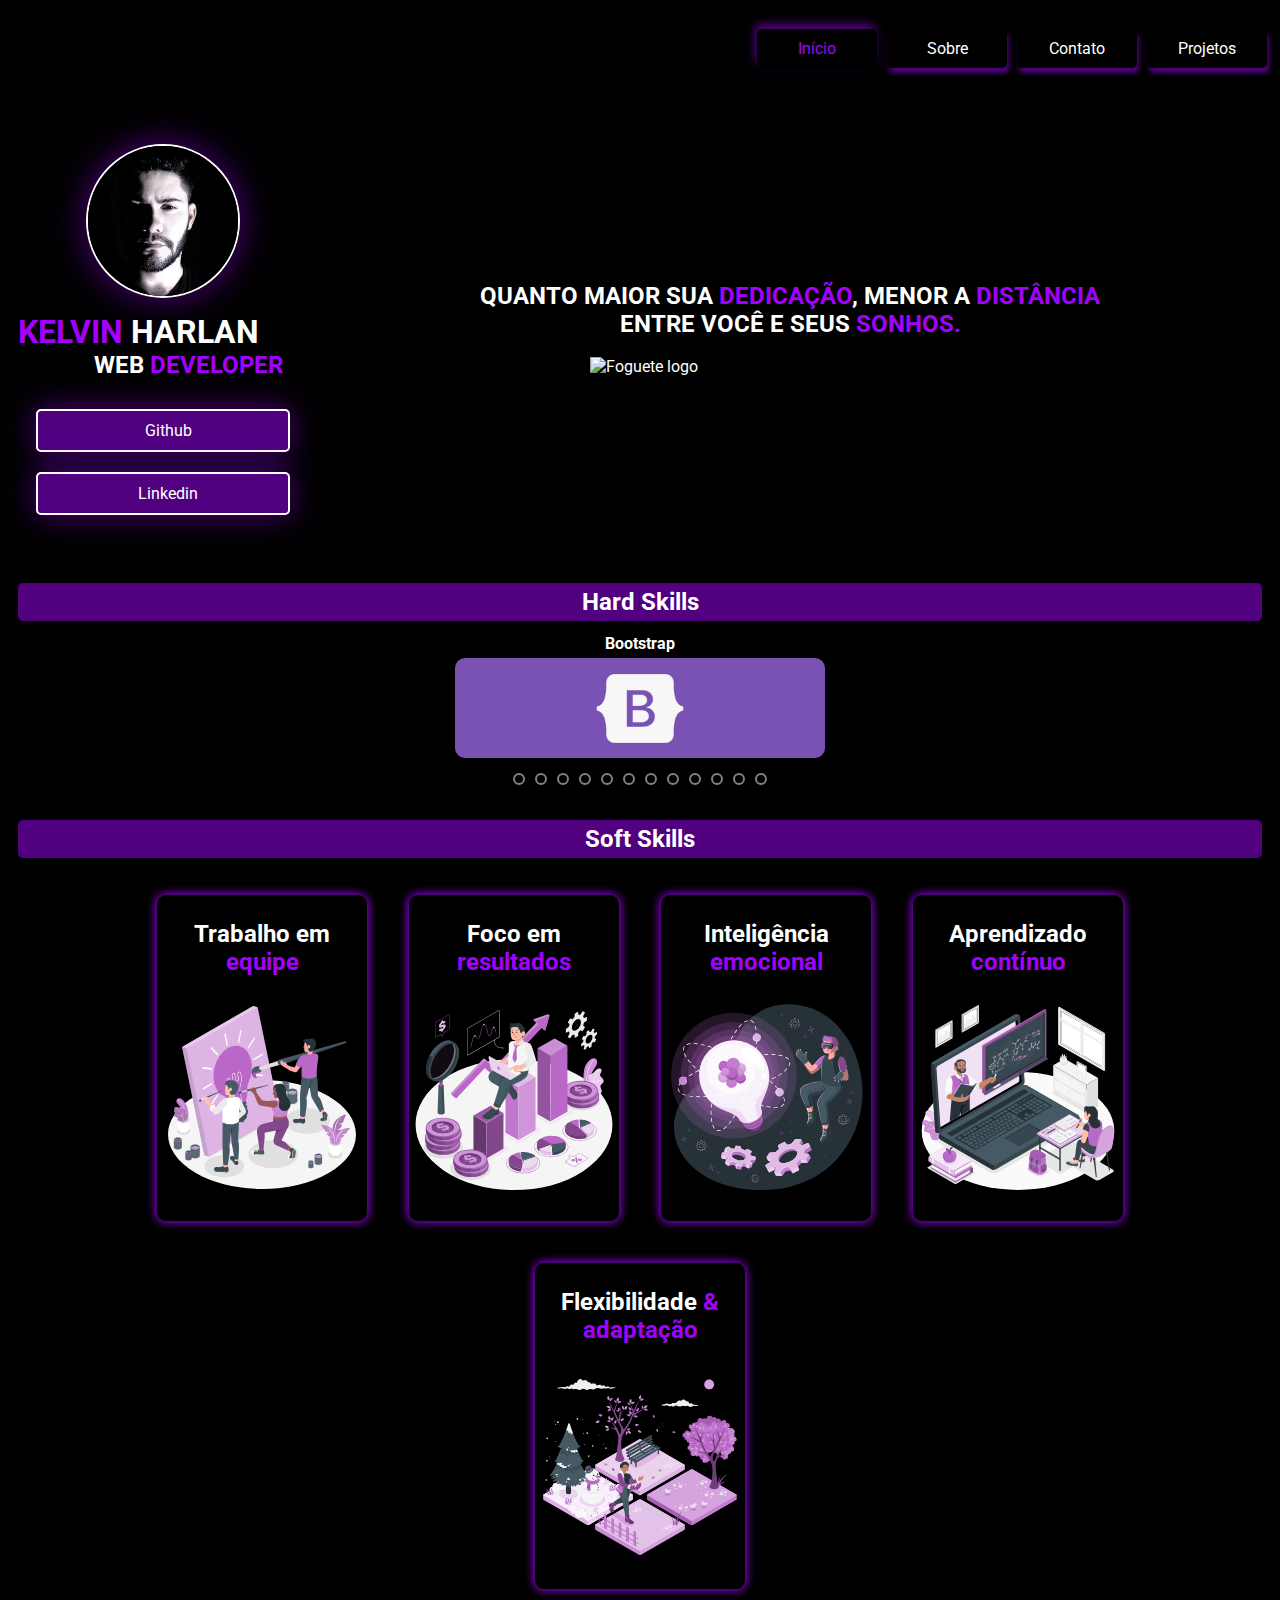
==== commit 6caf848a: "portifolio paginas" ====
--- a/index.html
+++ b/index.html
@@ -27,16 +27,16 @@
                 </div>
                 <div class="itens">
                     <li class="li-1">
-                        <a href="#">Início</a>
+                        <a class="active" href="./index.html">Início</a>
                     </li>
                     <li class="li-2">
-                        <a href="#">Sobre</a>
+                        <a href="./sobre.html">Sobre</a>
                     </li>
                     <li class="li-3">
-                        <a href="#">Contato</a>
+                        <a href="./contatos.html">Contato</a>
                     </li>
                     <li class="li-4">
-                        <a href="#">Projetos</a>
+                        <a href="./projetos.html">Projetos</a>
                     </li>
                 </div>
 
@@ -60,97 +60,98 @@
                             <li>
                                 <a href="#"><i class="fa-brands fa-linkedin-in"></i> Linkedin</a>
                             </li>
-    
+
                         </ul>
                     </div>
                 </div>
             </section>
             <div class="rocket-box">
-                <h2>Quanto maior sua <span class="color">dedicação</span>, menor a <spann class="color">distância</spann> entre você e seus <span class="color">sonhos.</span></h2>
+                <h2>Quanto maior sua <span class="color">dedicação</span>, menor a <spann class="color">distância
+                    </spann> entre você e seus <span class="color">sonhos.</span></h2>
                 <img src="./imagens/Astronauta.svg" alt="Foguete logo">
             </div>
         </div>
-
-       <div class="skills-container">
-        <section class="skills">
-            <h3 class="skills-title">Hard Skills</h3>
-            <span class="line"></span>
-            <span class="line-02"></span>
-            <h2 class="skill-title">Bootstrap</h2>
-            <div class="skill-box">
-                <div class="skill-card skill-01">
-                    <a onclick="left()" class="btn-left"><i class="fa-solid fa-caret-left"></i></a>
-                    <div class="img-box">
-                        <img src="./imagens/01.jpg" alt="SkillsLogos">
+        <div class="skills-container">
+            <section class="skills">
+                <h3 class="skills-title">Hard Skills</h3>
+                <span class="line"></span>
+                <span class="line-02"></span>
+                <h2 class="skill-title">Bootstrap</h2>
+                <div class="skill-box">
+                    <div class="skill-card skill-01">
+                        <a onclick="left()" class="btn-left"><i class="fa-solid fa-caret-left"></i></a>
+                        <div class="img-box">
+                            <img src="./imagens/01.jpg" alt="SkillsLogos">
+                        </div>
+                        <a onclick="right()" class="btn-right"><i class="fa-solid fa-caret-right"></i></a>
                     </div>
-                    <a onclick="right()" class="btn-right"><i class="fa-solid fa-caret-right"></i></a>
                 </div>
-            </div>
-            <div class="selectedContainer">
-                <div class="selected selected-1"></div>
-                <div class="selected selected-2"></div>
-                <div class="selected selected-3"></div>
-                <div class="selected selected-4"></div>
-                <div class="selected selected-5"></div>
-                <div class="selected selected-6"></div>
-                <div class="selected selected-7"></div>
-                <div class="selected selected-8"></div>
-                <div class="selected selected-9"></div>
-                <div class="selected selected-10"></div>
-                <div class="selected selected-11"></div>
-                <div class="selected selected-12"></div>
-            </div>
-        </section>
+                <div class="selectedContainer">
+                    <div class="selected selected-1"></div>
+                    <div class="selected selected-2"></div>
+                    <div class="selected selected-3"></div>
+                    <div class="selected selected-4"></div>
+                    <div class="selected selected-5"></div>
+                    <div class="selected selected-6"></div>
+                    <div class="selected selected-7"></div>
+                    <div class="selected selected-8"></div>
+                    <div class="selected selected-9"></div>
+                    <div class="selected selected-10"></div>
+                    <div class="selected selected-11"></div>
+                    <div class="selected selected-12"></div>
+                </div>
+            </section>
 
 
-        <section class="soft-skills">
-            <h2 class="skills-title">Soft Skills</h2>
-            <span class="line"></span>
-            <span class="line-02"></span>
-            <div class="soft-skills-cards">
-                <ul>
-                    <li>
-                        <div class="card init-hidden">
-                            <h2>Trabalho em <span class="color">equipe</span></h2>
-                            <img src="./imagens/hardSkill-imagens/Equipe.svg" alt="trabalho em equipe">
-                            <i class="fa-solid fa-circle-check"></i>
-                        </div>
-                    </li>
-                    <li>
-                        <div class="card init-hidden">
-                            <h2>Foco em <span class="color">resultados</span> </h2>
-                            <img src="./imagens/hardSkill-imagens/Resultados.svg" alt="Foco em resultados">
-                            <i class="fa-solid fa-circle-check"></i>
-                           
-                        </div>
-                    </li>
-                    <li>
-                        <div class="card init-hidden">
-                            <h2>Inteligência <span class="color">emocional</span> </h2>
-                            <img src="./imagens/hardSkill-imagens/inteligenciaEmocional.svg" alt="Inteligência emocional">
-                            <i class="fa-solid fa-circle-check"></i>
-                        </div>
-                    </li>
-                   
-                    <li>
-                        <div class="card init-hidden">
-                            <h2>Aprendizado <span class="color">contínuo</span></h2>
-                            <img src="./imagens/hardSkill-imagens/Aprendizado.svg" alt="Aprendizado contínuo">
-                            <i class="fa-solid fa-circle-check"></i>
-                        </div>
-                    </li>
-                    <li>
-                        <div class="card init-hidden">
-                            <h2>Flexibilidade</span><span class="color"> & adaptação</span></h2>
-                            <img src="./imagens/hardSkill-imagens/flexibilidade.svg" alt="Flexibilidade">
-                              <i class="fa-solid fa-circle-check"></i>
-                        </div>
-                    </li>
-                </ul>
-            </div>
-        </section>
-       </div>
-        
+            <section class="soft-skills">
+                <h2 class="skills-title">Soft Skills</h2>
+                <span class="line"></span>
+                <span class="line-02"></span>
+                <div class="soft-skills-cards">
+                    <ul>
+                        <li>
+                            <div class="card init-hidden">
+                                <h2>Trabalho em <span class="color">equipe</span></h2>
+                                <img src="./imagens/hardSkill-imagens/Equipe.svg" alt="trabalho em equipe">
+                                <i class="fa-solid fa-circle-check"></i>
+                            </div>
+                        </li>
+                        <li>
+                            <div class="card init-hidden">
+                                <h2>Foco em <span class="color">resultados</span> </h2>
+                                <img src="./imagens/hardSkill-imagens/Resultados.svg" alt="Foco em resultados">
+                                <i class="fa-solid fa-circle-check"></i>
+
+                            </div>
+                        </li>
+                        <li>
+                            <div class="card init-hidden">
+                                <h2>Inteligência <span class="color">emocional</span> </h2>
+                                <img src="./imagens/hardSkill-imagens/inteligenciaEmocional.svg"
+                                    alt="Inteligência emocional">
+                                <i class="fa-solid fa-circle-check"></i>
+                            </div>
+                        </li>
+
+                        <li>
+                            <div class="card init-hidden">
+                                <h2>Aprendizado <span class="color">contínuo</span></h2>
+                                <img src="./imagens/hardSkill-imagens/Aprendizado.svg" alt="Aprendizado contínuo">
+                                <i class="fa-solid fa-circle-check"></i>
+                            </div>
+                        </li>
+                        <li>
+                            <div class="card init-hidden">
+                                <h2>Flexibilidade</span><span class="color"> & adaptação</span></h2>
+                                <img src="./imagens/hardSkill-imagens/flexibilidade.svg" alt="Flexibilidade">
+                                <i class="fa-solid fa-circle-check"></i>
+                            </div>
+                        </li>
+                    </ul>
+                </div>
+            </section>
+        </div>
+
 
     </main>
 
--- a/style.css
+++ b/style.css
@@ -10,17 +10,18 @@
     color: #a200ff;
 
 }
-.rocket-box{
-    display:none;
+
+.rocket-box {
+    display: none;
 }
 
 
 /*---------------Start mobile---------------*/
 
 
-@media(max-width: 426px) {
-
-   
+@media(max-width: 768px) {
+
+
 
     /*Navbar*/
     .menu-option {
@@ -57,11 +58,11 @@
 
     @keyframes animationNav {
 
-        0%{
-            margin-left:100vw;
-        }
-
-        
+        0% {
+            margin-left: 100vw;
+        }
+
+
 
     }
 
@@ -90,23 +91,23 @@
 
     .navbar ul .li-1 {
         animation-name: animationNav;
-        animation-duration: 0.5s;
+        animation-duration: 0.2s;
 
     }
 
     .navbar ul .li-2 {
         animation-name: animationNav;
-        animation-duration: 1s;
+        animation-duration: 0.4s;
     }
 
     .navbar ul .li-3 {
         animation-name: animationNav;
-        animation-duration: 1.5s;
+        animation-duration: 0.6s;
     }
 
     .navbar ul .li-4 {
         animation-name: animationNav;
-        animation-duration: 2s;
+        animation-duration: 0.8s;
     }
 
     .navbar ul li a {
@@ -122,6 +123,11 @@
     .navbar ul li a:hover {
         background-color: #fff;
         color: #000;
+    }
+
+    .active{
+        background-color: #fff !important;
+        color: #000 !important;
     }
 
     /*profile*/
@@ -375,7 +381,7 @@
         display: flex;
         justify-content: center;
         align-items: center;
-       
+
 
 
     }
@@ -387,12 +393,12 @@
         height: auto;
     }
 
-    .fa-circle-check{
+    .fa-circle-check {
         color: #ffffff;
         font-size: 1.2em;
-        align-self:center;
+        align-self: center;
         margin: 10px;
-      }
+    }
 
     .selectedContainer {
         display: flex;
@@ -479,9 +485,9 @@
 
 
 
-@media(min-width: 426px) {
-
-    body{
+@media(min-width: 768px) {
+
+    body {
         display: flex;
         flex-direction: column;
     }
@@ -521,11 +527,11 @@
 
     @keyframes animationNav {
 
-        0%{
-            margin-left:100vw;
-        }
-
-        
+        0% {
+            margin-left: 100vw;
+        }
+
+
 
     }
 
@@ -555,23 +561,23 @@
 
     .navbar ul .li-1 {
         animation-name: animationNav;
-        animation-duration: 0.5s;
+        animation-duration: 0.2s;
 
     }
 
     .navbar ul .li-2 {
         animation-name: animationNav;
-        animation-duration: 1s;
+        animation-duration: 0.4s;
     }
 
     .navbar ul .li-3 {
         animation-name: animationNav;
-        animation-duration: 1.5s;
+        animation-duration: 0.6s;
     }
 
     .navbar ul .li-4 {
         animation-name: animationNav;
-        animation-duration: 2s;
+        animation-duration: 0.8s;
     }
 
     .navbar ul li a {
@@ -590,24 +596,29 @@
         color: #a200ff;
         box-shadow: -2px -5px 10px #a200ff80;
     }
-
+    .active{
+        color: #a200ff !important;
+        box-shadow: -2px -5px 10px #a200ff80 !important;
+    }
     /*profile*/
-    .main{
+    .main {
         display: flex;
         flex-direction: column;
         max-width: 1280px;
         align-self: center;
         justify-self: center;
     }
-    .container-profile{
+
+    .container-profile {
         width: 300px;
         border-radius: 10px;
         padding-top: 50px;
     }
-    .container{
+
+    .container {
         width: 300px;
         height: 410px;
-       
+
     }
 
 
@@ -766,31 +777,30 @@
     }
 
 
-     /*------------Rocket box-----------*/
-    
-     .profile-logo-box{
-        display: flex;
-     }
-     .rocket-box h2{
+    /*------------Rocket box-----------*/
+
+    .profile-logo-box {
+        display: flex;
+    }
+
+    .rocket-box h2 {
         text-transform: uppercase;
         max-width: 700px;
         text-align: center;
-     }
-    
-     .rocket-box{
+    }
+
+    .rocket-box {
         width: 100%;
         display: flex;
         flex-direction: column;
         justify-content: center;
         align-items: center;
         margin: 20px;
-        
-    }
-
-    .rocket-box img{
+    }
+
+    .rocket-box img {
         width: 400px;
         max-width: 400px;
-      
     }
 
 
@@ -801,12 +811,12 @@
     /*Section-02*/
     /*Skills*/
 
-    .skills-container{
+    .skills-container {
         display: flex;
         flex-direction: column;
         margin: 10px;
         justify-content: center;
-    }    
+    }
 
     .skills-title {
         font-size: 1.5em;
@@ -816,10 +826,10 @@
         background-color: #a200ff80;
         border-radius: 5px;
         padding: 5px;
-        
-      
-    
-       
+
+
+
+
     }
 
     .skill-title {
@@ -828,9 +838,9 @@
         text-align: center;
     }
 
- 
-
- 
+
+
+
 
     .skill-box {
         display: flex;
@@ -896,7 +906,7 @@
     /*Section-03*/
     /* soft Skills*/
 
-    
+
 
     .soft-skills-cards ul {
         padding: 0;
@@ -924,7 +934,7 @@
         box-shadow: 0px 0px 10px #a200ff
     }
 
-    .card:hover{
+    .card:hover {
         box-shadow: 0px 0px 30px #ffffff;
         border: 1px solid #fff;
         transition: .5s;
@@ -958,14 +968,14 @@
 
     }
 
-  .fa-circle-check{
-    color: #ffffff;
-    font-size: 1.2em;
-    align-self: flex-end;
-    margin: 10px;
-  }
-
-    
+    .fa-circle-check {
+        color: #ffffff;
+        font-size: 1.2em;
+        align-self: flex-end;
+        margin: 10px;
+    }
+
+
 
 
     /* observer*/
